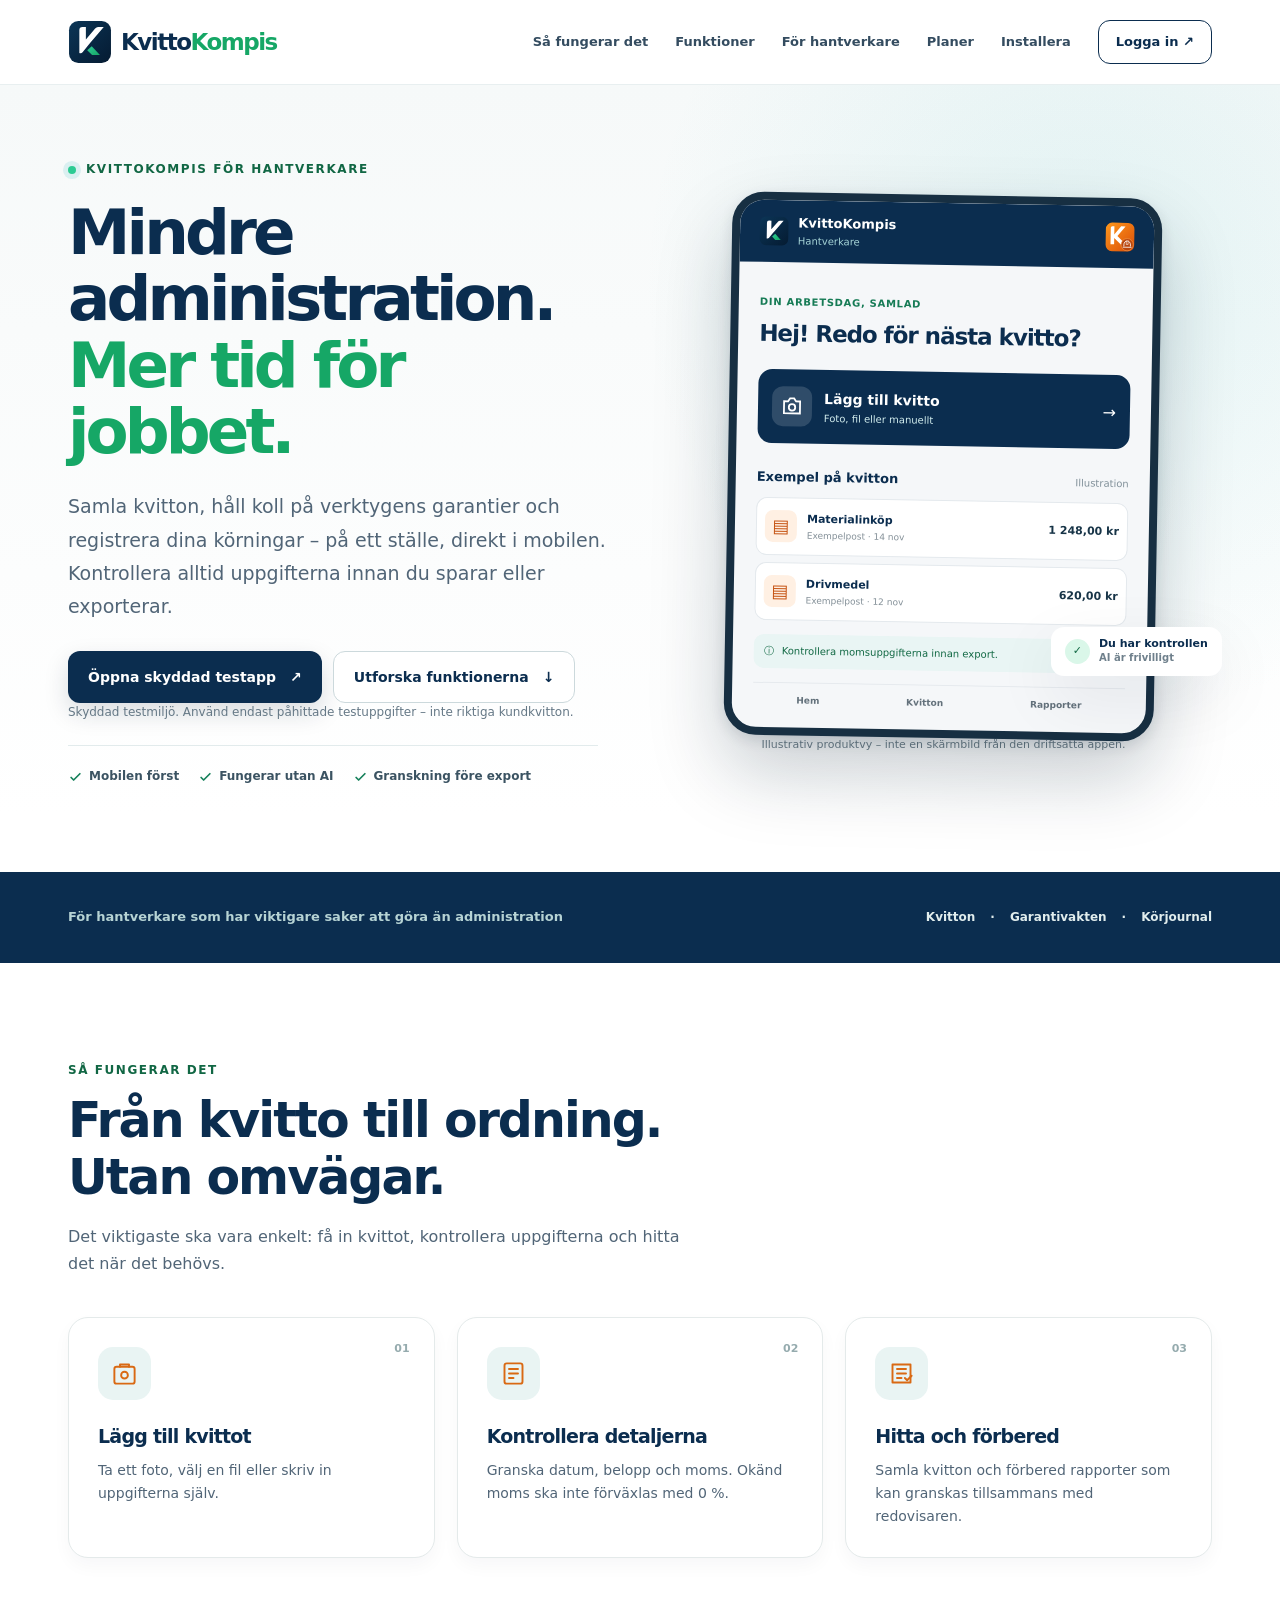
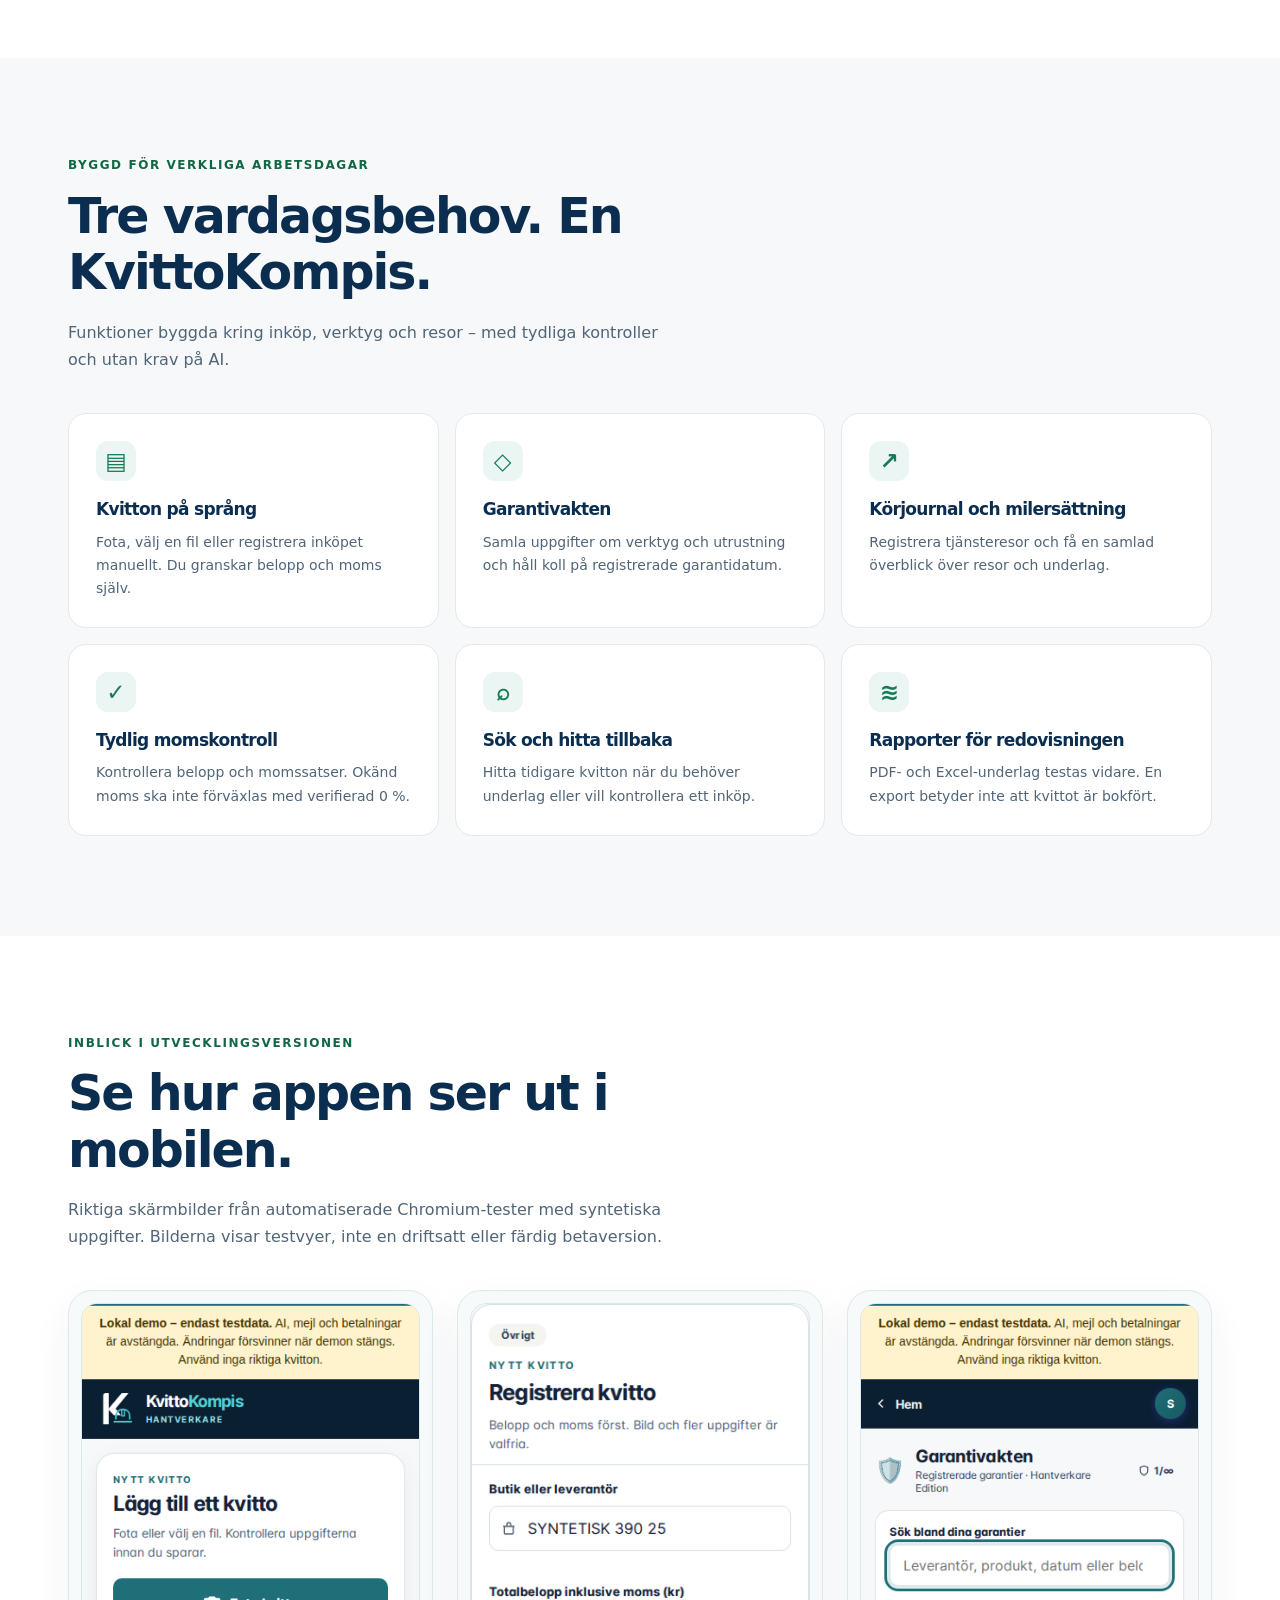
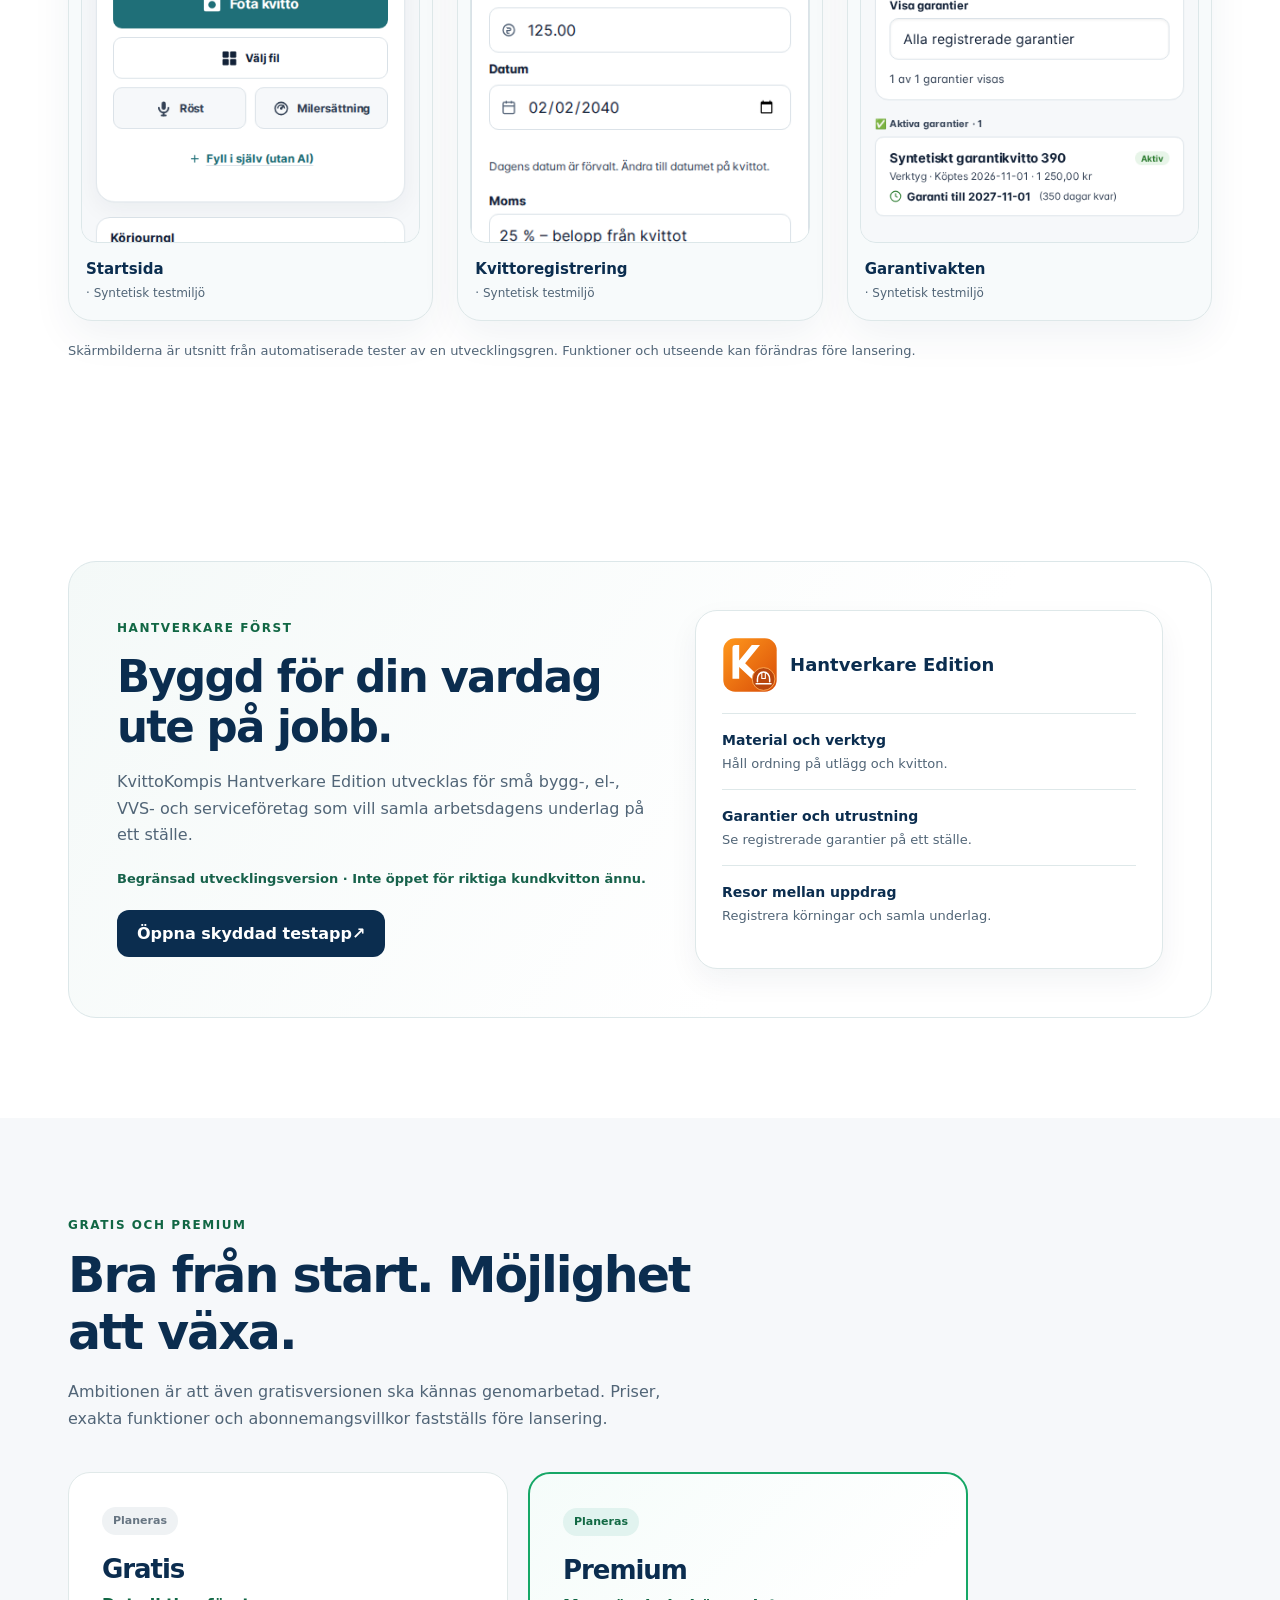
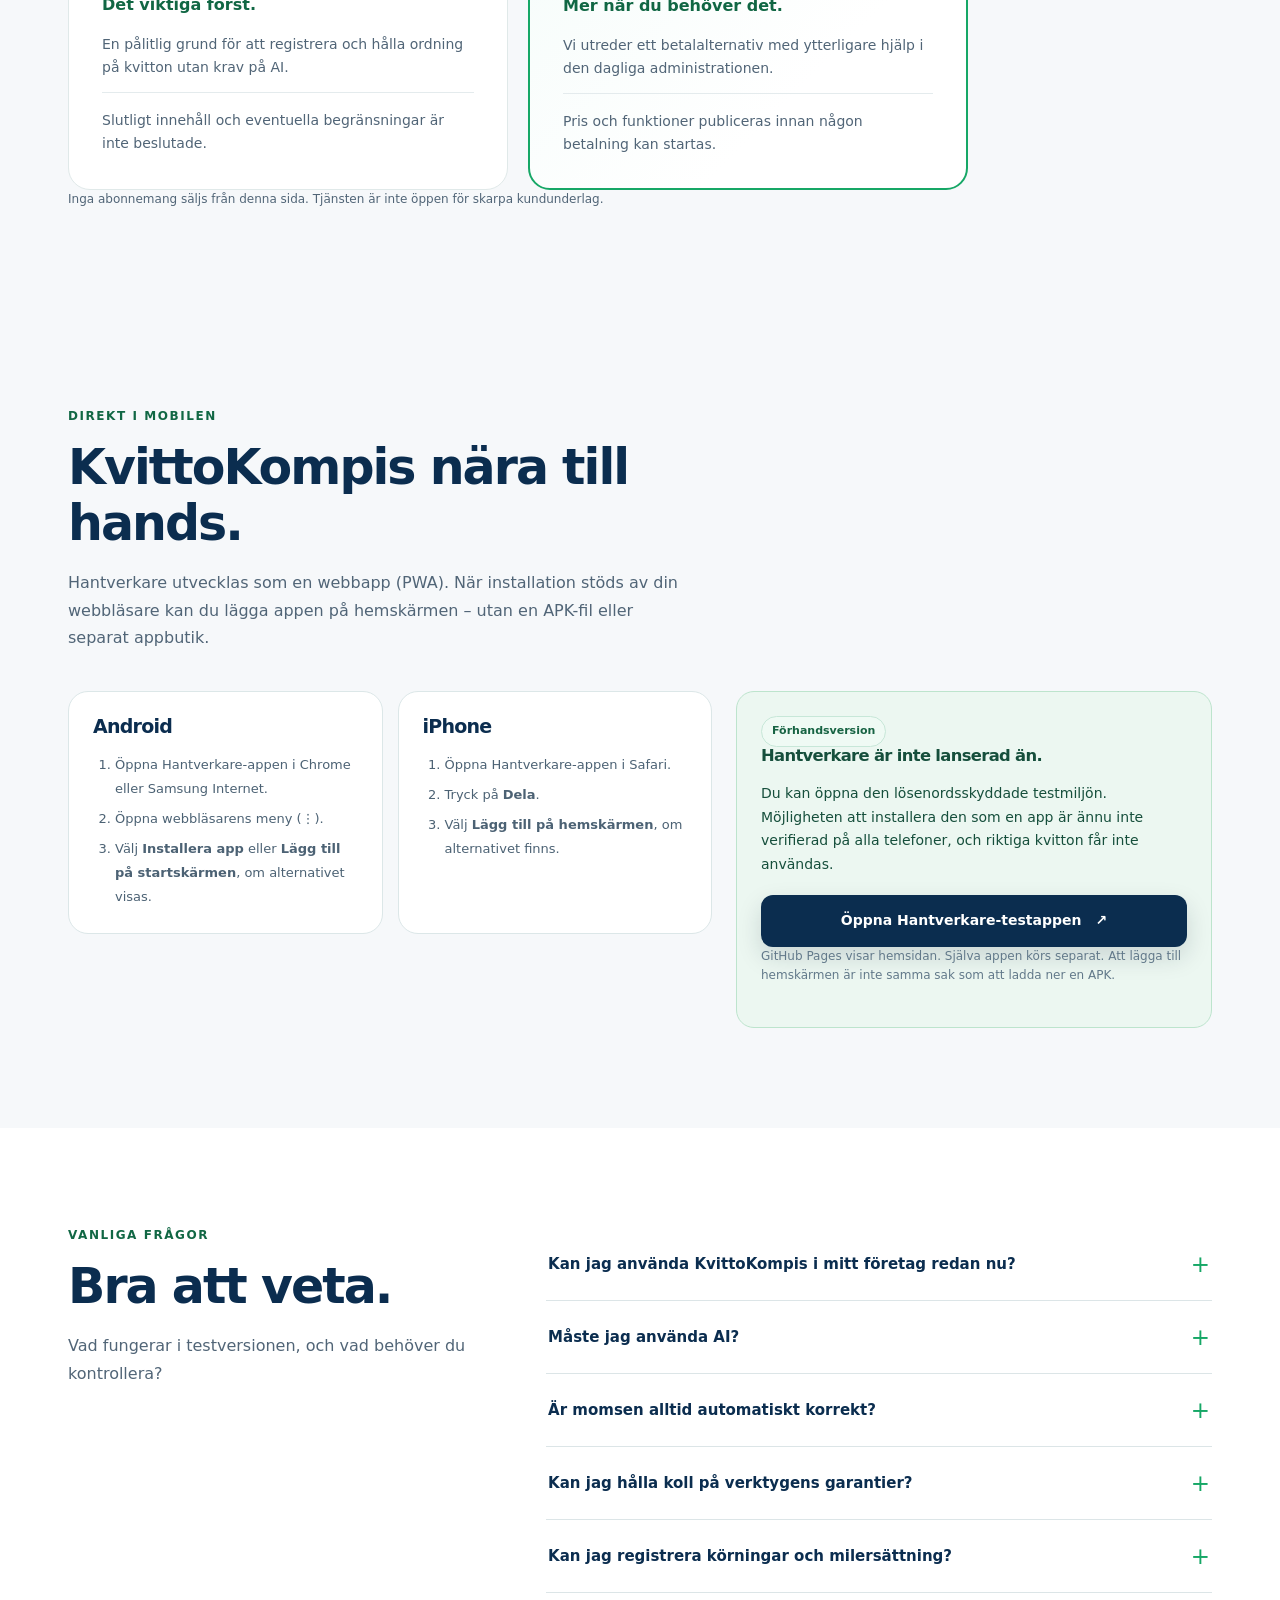
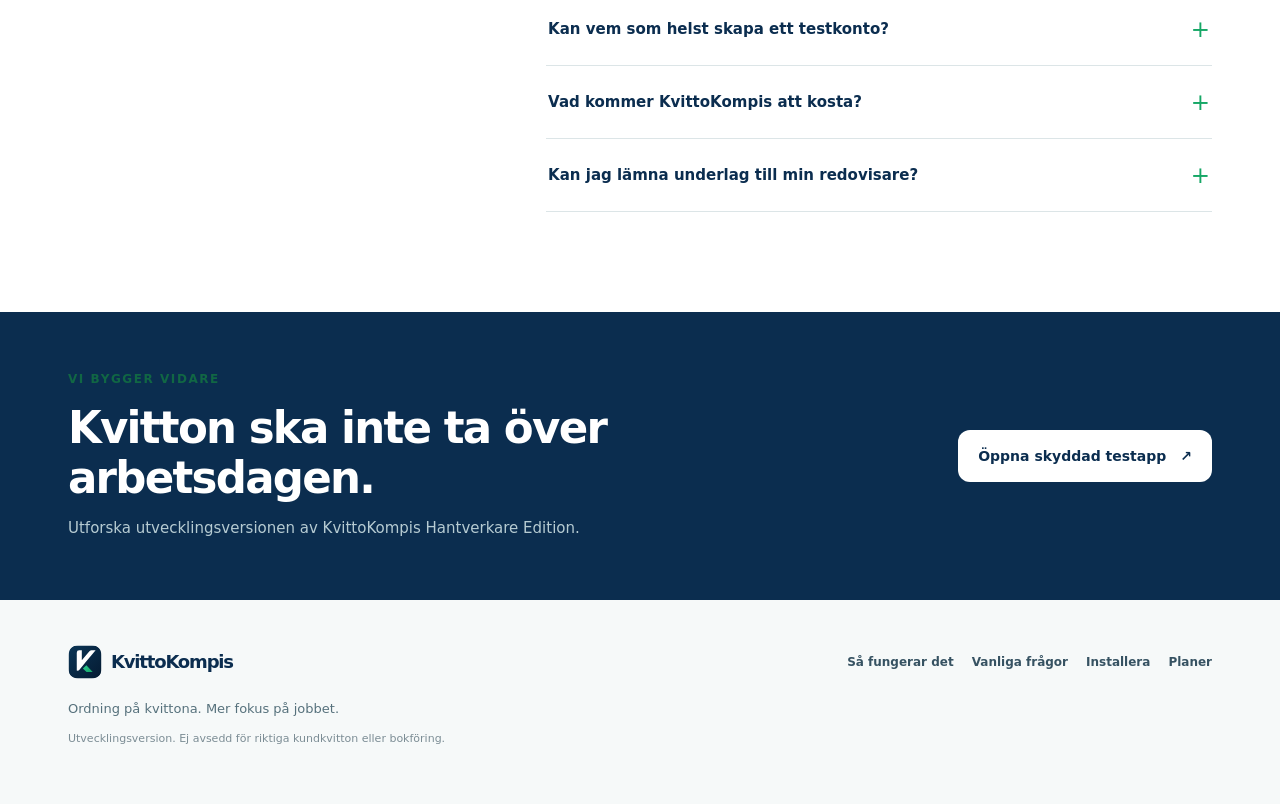
==== index.html @ 4b2771a0 "feat: add isolated static Hantverkare marketing website" ====
<!DOCTYPE html>
<html lang="sv">
<head>
  <meta charset="utf-8">
  <meta name="viewport" content="width=device-width, initial-scale=1, viewport-fit=cover">
  <meta name="theme-color" content="#0B2D4F">
  <meta name="robots" content="noindex, nofollow">
  <title>KvittoKompis för hantverkare – kvitton, garantier och körjournal</title>
  <meta name="description" content="KvittoKompis för hantverkare samlar kvitton, garantier och körjournal på mobilen. Upptäck en tydligare arbetsdag i vår skyddade utvecklingsversion.">
  <meta property="og:type" content="website">
  <meta property="og:title" content="KvittoKompis – mindre kvittokrångel">
  <meta property="og:description" content="Kvitton, garantier och körjournal för hantverkare – i en mobilanpassad tjänst under utveckling.">
  <link rel="icon" type="image/svg+xml" href="./assets/kvitto-kompis.svg">
  
  <link rel="stylesheet" href="./landing.css">
</head>
<body class="landing-page">
  <a class="landing-skip" href="#innehall">Hoppa till innehållet</a>
  <header class="landing-header">
    <div class="landing-container landing-header__inner">
      <a class="landing-brand kk-brand-lockup" href="./" aria-label="KvittoKompis – startsidan">
        <img src="./assets/kvitto-kompis.svg" width="44" height="44" alt="">
        <span class="kk-brand-word">Kvitto<em>Kompis</em></span>
      </a>
      <nav class="landing-nav" aria-label="Huvudmeny">
        <a href="#sa-funkar-det">Så fungerar det</a>
        <a href="#funktioner">Funktioner</a>
        <a href="#for-hantverkare">För hantverkare</a>
        <a href="#planer">Planer</a>
        <a href="#installera">Installera</a>
        <a class="landing-nav__login" href="https://kvittokompis-test-2q67.onrender.com/login" rel="noopener noreferrer">Logga in <span aria-hidden="true">↗</span></a>
      </nav>
      <details class="landing-mobile-nav">
        <summary>Meny <span aria-hidden="true">☰</span></summary>
        <nav aria-label="Mobilmeny">
          <a href="#sa-funkar-det">Så fungerar det</a>
          <a href="#funktioner">Funktioner</a>
          <a href="#for-hantverkare">För hantverkare</a>
          <a href="#planer">Planer</a>
        <a href="#installera">Installera</a>
          <a href="https://kvittokompis-test-2q67.onrender.com/login" rel="noopener noreferrer">Logga in</a>
        </nav>
      </details>
    </div>
  </header>

  <main id="innehall">
    <section class="landing-hero" aria-labelledby="landing-title">
      <div class="landing-container landing-hero__grid">
        <div class="landing-hero__copy">
          <p class="landing-eyebrow"><span class="landing-eyebrow__dot" aria-hidden="true"></span> KvittoKompis för hantverkare</p>
          <h1 id="landing-title">Mindre administration.<br><span>Mer tid för jobbet.</span></h1>
          <p class="landing-lead">Samla kvitton, håll koll på verktygens garantier och registrera dina körningar – på ett ställe, direkt i mobilen. Kontrollera alltid uppgifterna innan du sparar eller exporterar.</p>
          <div class="landing-hero__actions">
            
            <a class="landing-button landing-button--primary" href="https://kvittokompis-test-2q67.onrender.com/login" rel="noopener noreferrer">Öppna skyddad testapp <span aria-hidden="true">↗</span></a>
            
            <a class="landing-button landing-button--secondary" href="#funktioner">Utforska funktionerna <span aria-hidden="true">↓</span></a>
          </div>
          <p class="landing-hero__note">Skyddad testmiljö. Använd endast påhittade testuppgifter – inte riktiga kundkvitton.</p>
          <div class="landing-hero__points" aria-label="Våra produktprinciper">
            <span><svg viewBox="0 0 24 24" aria-hidden="true"><path d="m5 12 4 4L19 6"/></svg> Mobilen först</span>
            <span><svg viewBox="0 0 24 24" aria-hidden="true"><path d="m5 12 4 4L19 6"/></svg> Fungerar utan AI</span>
            <span><svg viewBox="0 0 24 24" aria-hidden="true"><path d="m5 12 4 4L19 6"/></svg> Granskning före export</span>
          </div>
        </div>
        <div class="landing-showcase" aria-label="Illustrativ förhandsvisning av ett kvittoflöde">
          <div class="landing-showcase__glow" aria-hidden="true"></div>
          <div class="landing-preview">
            <div class="landing-preview__bar">
              <div class="landing-preview__brand">
                <img src="./assets/kvitto-kompis.svg" width="30" height="30" alt="">
                <span>KvittoKompis <small>Hantverkare</small></span>
              </div>
              <img src="./assets/hantverkare.svg" width="30" height="30" alt="Hantverkare">
            </div>
            <div class="landing-preview__body">
              <span class="landing-preview__overline">Din arbetsdag, samlad</span>
              <h2>Hej! Redo för nästa kvitto?</h2>
              <div class="landing-preview__capture">
                <span class="landing-preview__capture-icon" aria-hidden="true">
                  <svg viewBox="0 0 24 24"><path d="M4 7h4l2-3h4l2 3h4v12H4z"/><circle cx="12" cy="13" r="3.2"/></svg>
                </span>
                <span><strong>Lägg till kvitto</strong><small>Foto, fil eller manuellt</small></span>
                <span aria-hidden="true">→</span>
              </div>
              <div class="landing-preview__subhead"><strong>Exempel på kvitton</strong><span>Illustration</span></div>
              <div class="landing-preview__receipt">
                <span class="landing-preview__receipt-icon" aria-hidden="true">▤</span>
                <span class="landing-preview__receipt-details"><strong>Materialinköp</strong><small>Exempelpost · 14 nov</small></span>
                <span class="landing-preview__amount">1 248,00 kr</span>
              </div>
              <div class="landing-preview__receipt">
                <span class="landing-preview__receipt-icon" aria-hidden="true">▤</span>
                <span class="landing-preview__receipt-details"><strong>Drivmedel</strong><small>Exempelpost · 12 nov</small></span>
                <span class="landing-preview__amount">620,00 kr</span>
              </div>
              <div class="landing-preview__review"><span aria-hidden="true">ⓘ</span><span>Kontrollera momsuppgifterna innan export.</span></div>
              <div class="landing-preview__bottom" aria-hidden="true"><span>Hem</span><span>Kvitton</span><span>Rapporter</span></div>
            </div>
          </div>
          <div class="landing-floating-label"><span aria-hidden="true">✓</span><span>Du har kontrollen<br><small>AI är frivilligt</small></span></div>
          <p class="landing-showcase__caption">Illustrativ produktvy – inte en skärmbild från den driftsatta appen.</p>
        </div>
      </div>
    </section>

    <section class="landing-trust" aria-label="Vad vi bygger för">
      <div class="landing-container landing-trust__inner">
        <p>För hantverkare som har viktigare saker att göra än administration</p>
        <div><span>Kvitton</span><span aria-hidden="true">·</span><span>Garantivakten</span><span aria-hidden="true">·</span><span>Körjournal</span></div>
      </div>
    </section>

    <section class="landing-section" id="sa-funkar-det" aria-labelledby="landing-steps-title">
      <div class="landing-container">
        <div class="landing-section__intro">
          <p class="landing-section__eyebrow">Så fungerar det</p>
          <h2 id="landing-steps-title">Från kvitto till ordning.<br>Utan omvägar.</h2>
          <p>Det viktigaste ska vara enkelt: få in kvittot, kontrollera uppgifterna och hitta det när det behövs.</p>
        </div>
        <div class="landing-steps">
          <article class="landing-step">
            <div class="landing-step__number">01</div>
            <span class="landing-step__icon" aria-hidden="true"><svg viewBox="0 0 24 24"><rect x="3" y="6" width="18" height="15" rx="2"/><path d="M8 6V4h8v2"/><circle cx="12" cy="13.5" r="3"/></svg></span>
            <h3>Lägg till kvittot</h3>
            <p>Ta ett foto, välj en fil eller skriv in uppgifterna själv.</p>
          </article>
          <article class="landing-step">
            <div class="landing-step__number">02</div>
            <span class="landing-step__icon" aria-hidden="true"><svg viewBox="0 0 24 24"><rect x="4" y="3" width="16" height="18" rx="2"/><path d="M8 8h8M8 12h8m-8 4h4"/></svg></span>
            <h3>Kontrollera detaljerna</h3>
            <p>Granska datum, belopp och moms. Okänd moms ska inte förväxlas med 0&nbsp;%.</p>
          </article>
          <article class="landing-step">
            <div class="landing-step__number">03</div>
            <span class="landing-step__icon" aria-hidden="true"><svg viewBox="0 0 24 24"><path d="M4 4h16v16H4zM8 8h8m-8 4h8m-8 4h4"/><path d="m15 16 2 2 4-4"/></svg></span>
            <h3>Hitta och förbered</h3>
            <p>Samla kvitton och förbered rapporter som kan granskas tillsammans med redovisaren.</p>
          </article>
        </div>
      </div>
    </section>

    <section class="landing-section landing-section--soft" id="funktioner" aria-labelledby="landing-features-title">
      <div class="landing-container">
        <div class="landing-section__intro">
          <p class="landing-section__eyebrow">Byggd för verkliga arbetsdagar</p>
          <h2 id="landing-features-title">Tre vardagsbehov. En KvittoKompis.</h2>
          <p>Funktioner byggda kring inköp, verktyg och resor – med tydliga kontroller och utan krav på AI.</p>
        </div>
        <div class="landing-features">
          <article class="landing-feature"><span aria-hidden="true">▤</span><h3>Kvitton på språng</h3><p>Fota, välj en fil eller registrera inköpet manuellt. Du granskar belopp och moms själv.</p></article>
          <article class="landing-feature"><span aria-hidden="true">◇</span><h3>Garantivakten</h3><p>Samla uppgifter om verktyg och utrustning och håll koll på registrerade garantidatum.</p></article>
          <article class="landing-feature"><span aria-hidden="true">↗</span><h3>Körjournal och milersättning</h3><p>Registrera tjänsteresor och få en samlad överblick över resor och underlag.</p></article>
          <article class="landing-feature"><span aria-hidden="true">✓</span><h3>Tydlig momskontroll</h3><p>Kontrollera belopp och momssatser. Okänd moms ska inte förväxlas med verifierad 0 %.</p></article>
          <article class="landing-feature"><span aria-hidden="true">⌕</span><h3>Sök och hitta tillbaka</h3><p>Hitta tidigare kvitton när du behöver underlag eller vill kontrollera ett inköp.</p></article>
          <article class="landing-feature"><span aria-hidden="true">≋</span><h3>Rapporter för redovisningen</h3><p>PDF- och Excel-underlag testas vidare. En export betyder inte att kvittot är bokfört.</p></article>
        </div>
      </div>
    </section>

    <section class="landing-section landing-section--screens" id="bilder" aria-labelledby="landing-screens-title">
      <div class="landing-container">
        <div class="landing-section__intro">
          <p class="landing-section__eyebrow">Inblick i utvecklingsversionen</p>
          <h2 id="landing-screens-title">Se hur appen ser ut i mobilen.</h2>
          <p>Riktiga skärmbilder från automatiserade Chromium-tester med syntetiska uppgifter. Bilderna visar testvyer, inte en driftsatt eller färdig betaversion.</p>
        </div>
        <div class="landing-screens">
          <figure class="landing-screen"><img src="./assets/dashboard-test-390.png" alt="Startsidan i KvittoKompis med Lägg till kvitto, Körjournal och syntetiska utlägg" loading="lazy" decoding="async" width="390" height="1498"><figcaption>Startsida <span>· Syntetisk testmiljö</span></figcaption></figure>
          <figure class="landing-screen"><img src="./assets/receipt-test-390.png" alt="Manuell kvittoregistrering med belopp, datum, moms och tydlig sammanfattning" loading="lazy" decoding="async" width="390" height="1160"><figcaption>Kvittoregistrering <span>· Syntetisk testmiljö</span></figcaption></figure>
          <figure class="landing-screen"><img src="./assets/warranty-test-390.png" alt="Garantivakten med sökning och ett syntetiskt garantikort" loading="lazy" decoding="async" width="390" height="900"><figcaption>Garantivakten <span>· Syntetisk testmiljö</span></figcaption></figure>
        </div>
        <p class="landing-screens__note">Skärmbilderna är utsnitt från automatiserade tester av en utvecklingsgren. Funktioner och utseende kan förändras före lansering.</p>
      </div>
    </section>

    <section class="landing-section" id="for-hantverkare" aria-labelledby="landing-focus-title">
      <div class="landing-container">
        <div class="landing-focus">
          <div class="landing-focus__copy">
            <p class="landing-section__eyebrow">Hantverkare först</p>
            <h2 id="landing-focus-title">Byggd för din vardag ute på jobb.</h2>
            <p>KvittoKompis Hantverkare Edition utvecklas för små bygg-, el-, VVS- och serviceföretag som vill samla arbetsdagens underlag på ett ställe.</p>
            <p class="landing-focus__status">Begränsad utvecklingsversion · Inte öppet för riktiga kundkvitton ännu.</p>
            <div class="landing-focus__action"><a href="https://kvittokompis-test-2q67.onrender.com/login" rel="noopener noreferrer">Öppna skyddad testapp <span aria-hidden="true">↗</span></a></div>
          </div>
          <div class="landing-focus__uses">
            <div class="landing-focus__brand"><img src="./assets/hantverkare.svg" width="56" height="56" alt=""><strong>Hantverkare Edition</strong></div>
            <ul>
              <li><strong>Material och verktyg</strong><span>Håll ordning på utlägg och kvitton.</span></li>
              <li><strong>Garantier och utrustning</strong><span>Se registrerade garantier på ett ställe.</span></li>
              <li><strong>Resor mellan uppdrag</strong><span>Registrera körningar och samla underlag.</span></li>
            </ul>
          </div>
        </div>
      </div>
    </section>

    <section class="landing-section landing-section--soft" id="planer" aria-labelledby="landing-plans-title">
      <div class="landing-container">
        <div class="landing-section__intro">
          <p class="landing-section__eyebrow">Gratis och Premium</p>
          <h2 id="landing-plans-title">Bra från start. Möjlighet att växa.</h2>
          <p>Ambitionen är att även gratisversionen ska kännas genomarbetad. Priser, exakta funktioner och abonnemangsvillkor fastställs före lansering.</p>
        </div>
        <div class="landing-plans">
          <article class="landing-plan">
            <span class="landing-pill landing-pill--muted">Planeras</span>
            <h3>Gratis</h3>
            <p class="landing-plan__headline">Det viktiga först.</p>
            <p>En pålitlig grund för att registrera och hålla ordning på kvitton utan krav på AI.</p>
            <p class="landing-plan__note">Slutligt innehåll och eventuella begränsningar är inte beslutade.</p>
          </article>
          <article class="landing-plan landing-plan--featured">
            <span class="landing-pill">Planeras</span>
            <h3>Premium</h3>
            <p class="landing-plan__headline">Mer när du behöver det.</p>
            <p>Vi utreder ett betalalternativ med ytterligare hjälp i den dagliga administrationen.</p>
            <p class="landing-plan__note">Pris och funktioner publiceras innan någon betalning kan startas.</p>
          </article>
        </div>
        <p class="landing-plans__footnote">Inga abonnemang säljs från denna sida. Tjänsten är inte öppen för skarpa kundunderlag.</p>
      </div>
    </section>


    <section class="landing-section landing-section--soft" id="installera" aria-labelledby="landing-install-title">
      <div class="landing-container">
        <div class="landing-section__intro">
          <p class="landing-section__eyebrow">Direkt i mobilen</p>
          <h2 id="landing-install-title">KvittoKompis nära till hands.</h2>
          <p>Hantverkare utvecklas som en webbapp (PWA). När installation stöds av din webbläsare kan du lägga appen på hemskärmen – utan en APK-fil eller separat appbutik.</p>
        </div>
        <div class="landing-install">
          <div class="landing-install-steps">
            <article class="landing-install-card">
              <h3>Android</h3>
              <ol><li>Öppna Hantverkare-appen i Chrome eller Samsung Internet.</li><li>Öppna webbläsarens meny (⋮).</li><li>Välj <strong>Installera app</strong> eller <strong>Lägg till på startskärmen</strong>, om alternativet visas.</li></ol>
            </article>
            <article class="landing-install-card">
              <h3>iPhone</h3>
              <ol><li>Öppna Hantverkare-appen i Safari.</li><li>Tryck på <strong>Dela</strong>.</li><li>Välj <strong>Lägg till på hemskärmen</strong>, om alternativet finns.</li></ol>
            </article>
          </div>
          <aside class="landing-install-note">
            <span class="landing-status">Förhandsversion</span>
            <h3>Hantverkare är inte lanserad än.</h3>
            <p>Du kan öppna den lösenordsskyddade testmiljön. Möjligheten att installera den som en app är ännu inte verifierad på alla telefoner, och riktiga kvitton får inte användas.</p>
            <a class="landing-button landing-button--primary" href="https://kvittokompis-test-2q67.onrender.com/login" rel="noopener noreferrer">Öppna Hantverkare-testappen <span aria-hidden="true">↗</span></a>
            <p class="landing-install-disclaimer">GitHub Pages visar hemsidan. Själva appen körs separat. Att lägga till hemskärmen är inte samma sak som att ladda ner en APK.</p>
          </aside>
        </div>
      </div>
    </section>

    <section class="landing-section" id="fragor" aria-labelledby="landing-faq-title">
      <div class="landing-container landing-faq__layout">
        <div class="landing-faq__heading">
          <p class="landing-section__eyebrow">Vanliga frågor</p>
          <h2 id="landing-faq-title">Bra att veta.</h2>
          <p>Vad fungerar i testversionen, och vad behöver du kontrollera?</p>
        </div>
        <div class="landing-faq">
          <details><summary>Kan jag använda KvittoKompis i mitt företag redan nu?<span aria-hidden="true">+</span></summary><p>Inte för riktiga kundkvitton än. KvittoKompis utvecklas och testas fortfarande. Den skyddade testappen är endast avsedd för syntetiska uppgifter.</p></details>
          <details><summary>Måste jag använda AI?<span aria-hidden="true">+</span></summary><p>Nej. Du ska kunna registrera kvitton manuellt och själv kontrollera informationen. Valfri AI-hjälp är inte en förutsättning för grundflödet.</p></details>
          <details><summary>Är momsen alltid automatiskt korrekt?<span aria-hidden="true">+</span></summary><p>Nej, ett system bör inte lova det. Momssats och underlag måste kunna kontrolleras. Okänd moms ska inte presenteras som verifierad nollmoms.</p></details>
          <details><summary>Kan jag hålla koll på verktygens garantier?<span aria-hidden="true">+</span></summary><p>Garantivakten samlar registrerade garantidatum och uppgifter om verktyg och utrustning. Kontrollera alltid köpevillkor och garantibevis. Funktionen testas fortfarande.</p></details>
          <details><summary>Kan jag registrera körningar och milersättning?<span aria-hidden="true">+</span></summary><p>Körjournalen har stöd för registrering och underlag. Kontrollera uppgifterna och aktuella ersättningsregler innan de används i företagets redovisning.</p></details>
          <details><summary>Kan vem som helst skapa ett testkonto?<span aria-hidden="true">+</span></summary><p>Nej. Testmiljön är skyddad och åtkomsten kan vara begränsad. Den är inte en öppen betalansering. Använd endast påhittade testuppgifter.</p></details>
          <details><summary>Vad kommer KvittoKompis att kosta?<span aria-hidden="true">+</span></summary><p>Vi planerar en gratisversion och ett Premium-alternativ, men har ännu inte fastställt priser eller slutligt innehåll.</p></details>
          <details><summary>Kan jag lämna underlag till min redovisare?<span aria-hidden="true">+</span></summary><p>PDF- och Excel-underlag finns i utvecklingsarbetet och genomgår fortfarande testning. Export är ett granskningsunderlag och ersätter inte kontroll eller bokföringsansvar.</p></details>
        </div>
      </div>
    </section>

    <section class="landing-bottom-cta" aria-labelledby="landing-cta-title">
      <div class="landing-container landing-bottom-cta__inner">
        <div>
          <p class="landing-section__eyebrow">Vi bygger vidare</p>
          <h2 id="landing-cta-title">Kvitton ska inte ta över arbetsdagen.</h2>
          <p>Utforska utvecklingsversionen av KvittoKompis Hantverkare Edition.</p>
        </div>
        <a class="landing-button landing-button--light" href="https://kvittokompis-test-2q67.onrender.com/login" rel="noopener noreferrer">Öppna skyddad testapp <span aria-hidden="true">↗</span></a>
      </div>
    </section>
  </main>

  <footer class="landing-footer">
    <div class="landing-container landing-footer__inner">
      <div>
        <a class="landing-brand landing-brand--footer" href="./"><img src="./assets/kvitto-kompis.svg" width="34" height="34" alt=""><span>KvittoKompis</span></a>
        <p>Ordning på kvittona. Mer fokus på jobbet.</p>
        <small>Utvecklingsversion. Ej avsedd för riktiga kundkvitton eller bokföring.</small>
      </div>
      <nav aria-label="Sidfotslänkar">
        <a href="#sa-funkar-det">Så fungerar det</a>
        <a href="#fragor">Vanliga frågor</a>
        <a href="#installera">Installera</a>
        <a href="#planer">Planer</a>
      </nav>
    </div>
  </footer>
</body>
</html>
---- landing.css ----
/* KvittoKompis: public marketing only. No app, account or finance styles. */
:root {
  --lp-navy:#0B2D4F;
  --lp-navy-2:#142f44;
  --lp-petrol:#16A766;
  --lp-aqua:#2DCB93;
  --lp-ink:#183047;
  --lp-muted:#516577;
  --lp-bg:#f6f8fa;
  --lp-white:#fff;
  --lp-line:#dee8e9;
  --lp-shadow:0 22px 65px rgba(11,31,51,.08)
}

.landing-page {
  margin:0;
  background:var(--lp-white);
  color:var(--lp-ink);
  font:400 16px/1.6 Inter,system-ui,-apple-system,BlinkMacSystemFont,"Segoe UI",sans-serif;
  -webkit-font-smoothing:antialiased
}

.landing-page * {
  box-sizing:border-box
}

.landing-page img,.landing-page svg {
  max-width:100%
}

.landing-page a {
  color:inherit
}

.landing-page h1,.landing-page h2,.landing-page h3 {
  line-height:1.15;
  letter-spacing:-.04em
}

.landing-page h1,.landing-page h2,.landing-page h3,.landing-page p {
  margin-top:0
}

.landing-page :where(a,summary):focus-visible {
  outline:3px solid var(--lp-petrol);
  outline-offset:4px
}

.landing-page .landing-container {
  max-width:1200px;
  padding:0 28px;
  margin:0 auto
}

.landing-skip {
  position:absolute;
  top:-80px;
  left:12px;
  background:white;
  z-index:50;
  padding:12px;
  border-radius:8px
}

.landing-skip:focus {
  top:12px
}

.landing-header {
  background:rgba(255,255,255,.97);
  border-bottom:1px solid #e8eff0;
  position:relative;
  z-index:10
}

.landing-header__inner {
  min-height:84px;
  display:flex;
  align-items:center;
  justify-content:space-between;
  gap:18px
}

.landing-brand {
  display:inline-flex;
  align-items:center;
  gap:9px;
  white-space:nowrap;
  text-decoration:none;
  font-size:23px;
  line-height:1;
  font-weight:850;
  letter-spacing:-.065em;
  color:var(--lp-navy)!important
}

.landing-brand img {
  display:block;
  flex-shrink:0;
  border-radius:10px
}

.landing-brand .kk-brand-word {
  font-size:inherit
}

.landing-brand em {
  font-style:normal;
  color:var(--lp-petrol)
}

.landing-nav {
  display:flex;
  align-items:center;
  gap:27px
}

.landing-nav>a {
  font-size:13px;
  white-space:nowrap;
  font-weight:700;
  color:#344c60;
  text-decoration:none
}

.landing-nav>a:hover,.landing-mobile-nav a:hover {
  color:var(--lp-petrol)
}

.landing-nav>a.landing-nav__login {
  border:1px solid var(--lp-navy);
  border-radius:12px;
  padding:11px 17px;
  color:var(--lp-navy)
}

.landing-mobile-nav {
  display:none;
  position:relative
}

.landing-mobile-nav summary {
  list-style:none;
  cursor:pointer;
  min-height:44px;
  display:flex;
  align-items:center;
  gap:12px;
  font-size:14px;
  font-weight:800
}

.landing-mobile-nav summary::-webkit-details-marker {
  display:none
}

.landing-mobile-nav nav {
  position:absolute;
  right:0;
  top:100%;
  min-width:225px;
  background:#fff;
  border:1px solid var(--lp-line);
  border-radius:16px;
  box-shadow:var(--lp-shadow);
  display:flex;
  flex-direction:column;
  padding:8px
}

.landing-mobile-nav nav a {
  text-decoration:none;
  padding:11px 13px;
  border-radius:7px;
  font-size:14px;
  font-weight:700
}

.landing-hero {
  background:radial-gradient(circle at 85% 25%,rgba(73,189,193,.13),transparent 36%),linear-gradient(180deg,#f6f9f9 0%,#fff 93%);
  overflow:hidden
}

.landing-hero__grid {
  display:grid;
  grid-template-columns:1.02fr .98fr;
  align-items:center;
  gap:48px;
  padding-top:77px!important;
  padding-bottom:85px!important;
  min-height:630px
}

.landing-eyebrow,.landing-section__eyebrow {
  display:flex;
  align-items:center;
  gap:10px;
  color:var(--lp-petrol);
  font-size:12px;
  line-height:1.3;
  letter-spacing:.13em;
  font-weight:850;
  text-transform:uppercase;
  margin-bottom:22px
}

.landing-eyebrow__dot {
  width:8px;
  height:8px;
  border-radius:100%;
  background:var(--lp-aqua);
  box-shadow:0 0 0 5px rgba(73,189,193,.17)
}

.landing-hero h1 {
  font-weight:850;
  font-size:clamp(40px,4.9vw,69px);
  letter-spacing:-.062em;
  line-height:1.06;
  color:var(--lp-navy);
  margin-bottom:25px;
  max-width:700px
}

.landing-hero h1 span {
  color:var(--lp-petrol)
}

.landing-lead {
  font-size:clamp(16px,1.55vw,19px);
  line-height:1.75;
  color:var(--lp-muted);
  max-width:580px;
  margin-bottom:28px
}

.landing-hero__actions {
  display:flex;
  flex-wrap:wrap;
  gap:11px
}

.landing-button {
  min-height:52px;
  display:inline-flex;
  align-items:center;
  justify-content:center;
  gap:14px;
  text-decoration:none;
  border-radius:12px;
  font-size:14px;
  font-weight:800;
  padding:13px 20px;
  transition:transform .16s ease,background .16s ease
}

.landing-button:hover {
  transform:translateY(-2px)
}

.landing-button--primary {
  background:var(--lp-navy);
  color:white!important;
  box-shadow:0 10px 24px rgba(11,31,51,.15)
}

.landing-button--primary:hover {
  background:#123F60
}

.landing-button--secondary {
  border:1px solid #ccd9dc;
  background:white;
  color:var(--lp-navy)!important
}

.landing-button--secondary:hover {
  background:#f0f8f8
}

.landing-button--disabled {
  border:1px solid #ccd9dc;
  background:#e7ecee;
  color:var(--lp-muted);
  cursor:default
}

.landing-hero__note {
  font-size:12px;
  color:#657886;
  margin:13px 0 24px;
  line-height:1.5
}

.landing-hero__points {
  display:flex;
  flex-wrap:wrap;
  gap:9px 19px;
  border-top:1px solid #e2ebec;
  padding-top:21px;
  max-width:530px
}

.landing-hero__points span {
  display:inline-flex;
  align-items:center;
  gap:6px;
  font-size:12px;
  font-weight:750;
  color:#3b5362
}

.landing-hero__points svg {
  height:15px;
  width:15px;
  fill:none;
  stroke:#16815B;
  stroke-width:2.8;
  stroke-linecap:round;
  stroke-linejoin:round
}

.landing-showcase {
  position:relative;
  isolation:isolate;
  max-width:525px;
  margin:0 auto;
  width:100%
}

.landing-showcase__glow {
  position:absolute;
  z-index:-1;
  inset:6% 2% 4%;
  border-radius:50%;
  background:radial-gradient(ellipse,rgba(73,189,193,.22),transparent 66%)
}

.landing-preview {
  max-width:430px;
  overflow:hidden;
  margin:0 auto;
  transform:rotate(1deg);
  border:8px solid #172f42;
  background:#f5f7f9;
  border-radius:32px;
  box-shadow:0 36px 75px rgba(11,31,51,.22),0 5px 14px rgba(11,31,51,.12)
}

.landing-preview__bar {
  background:var(--lp-navy);
  display:flex;
  align-items:center;
  justify-content:space-between;
  padding:16px 19px;
  color:white
}

.landing-preview__brand {
  display:flex;
  align-items:center;
  gap:9px;
  font-weight:850;
  line-height:1.15;
  font-size:13px
}

.landing-preview__brand small {
  display:block;
  color:#a6d4d7;
  font-size:10px;
  font-weight:500;
  margin-top:4px
}

.landing-preview__avatar {
  width:30px;
  height:30px;
  display:grid;
  place-items:center;
  background:#2c5960;
  border-radius:50%;
  font-weight:850;
  font-size:12px
}

.landing-preview__body {
  padding:25px 21px 16px
}

.landing-preview__overline {
  font-size:10px;
  color:#167B55;
  font-weight:850;
  letter-spacing:.07em;
  text-transform:uppercase
}

.landing-preview__body h2 {
  font-size:23px;
  letter-spacing:-.045em;
  color:var(--lp-navy);
  margin:7px 0 23px
}

.landing-preview__capture {
  display:flex;
  align-items:center;
  gap:12px;
  padding:17px 14px;
  background:#0B2D4F;
  color:white;
  border-radius:14px;
  margin-bottom:24px
}

.landing-preview__capture-icon {
  background:rgba(255,255,255,.15);
  width:40px;
  height:40px;
  border-radius:11px;
  display:grid;
  place-items:center
}

.landing-preview__capture-icon svg {
  width:24px;
  height:24px;
  fill:none;
  stroke:white;
  stroke-width:1.8
}

.landing-preview__capture strong,.landing-preview__capture small {
  display:block
}

.landing-preview__capture strong {
  font-size:14px
}

.landing-preview__capture small {
  font-size:10px;
  color:#d1eced
}

.landing-preview__capture>span:last-child {
  margin-left:auto
}

.landing-preview__subhead {
  display:flex;
  justify-content:space-between;
  align-items:center;
  gap:8px;
  margin-bottom:9px
}

.landing-preview__subhead strong {
  font-size:13px;
  color:var(--lp-navy)
}

.landing-preview__subhead span {
  font-size:10px;
  color:#82919a
}

.landing-preview__receipt {
  display:flex;
  gap:10px;
  align-items:center;
  padding:12px 8px;
  border:1px solid #e4e9ed;
  background:white;
  border-radius:11px;
  margin-bottom:7px
}

.landing-preview__receipt-icon {
  width:32px;
  height:32px;
  display:grid;
  place-items:center;
  background:#eaf4f3;
  border-radius:8px;
  color:#D96913;
  font-size:18px
}

.landing-preview__receipt-details {
  min-width:0;
  flex:1
}

.landing-preview__receipt-details strong,.landing-preview__receipt-details small {
  display:block;
  white-space:nowrap
}

.landing-preview__receipt-details strong {
  font-size:11px;
  color:var(--lp-navy)
}

.landing-preview__receipt-details small {
  color:#849098;
  font-size:9px
}

.landing-preview__amount {
  font-size:11px;
  white-space:nowrap;
  font-weight:850;
  color:#173447
}

.landing-preview__review {
  display:flex;
  gap:8px;
  background:#e9f5f4;
  color:#126944;
  padding:10px;
  border-radius:10px;
  font-size:10px;
  line-height:1.4;
  margin:14px 0
}

.landing-preview__bottom {
  display:flex;
  justify-content:space-around;
  border-top:1px solid #e6eaee;
  padding:10px 0 3px;
  font-size:9px;
  font-weight:750;
  color:#63717b
}

.landing-floating-label {
  position:absolute;
  right:-3%;
  bottom:14%;
  display:flex;
  align-items:center;
  gap:9px;
  padding:10px 14px;
  border-radius:13px;
  background:white;
  box-shadow:var(--lp-shadow);
  font-size:11px;
  line-height:1.3;
  font-weight:800;
  color:var(--lp-navy)
}

.landing-floating-label>span:first-child {
  width:25px;
  height:25px;
  display:grid;
  place-items:center;
  border-radius:50%;
  background:#d5eeec;
  color:#116744
}

.landing-floating-label small {
  font-size:10px;
  color:#6f808c;
  font-weight:550
}

.landing-showcase__caption {
  text-align:center;
  color:#70818b;
  font-size:11px;
  line-height:1.5;
  margin:19px 0 0
}

.landing-trust {
  background:var(--lp-navy);
  color:white
}

.landing-trust__inner {
  display:flex;
  align-items:center;
  justify-content:space-between;
  gap:20px;
  min-height:91px
}

.landing-trust p {
  margin:0;
  color:#b6d3d4;
  font-size:13px;
  font-weight:800
}

.landing-trust__inner>div {
  display:flex;
  align-items:center;
  flex-wrap:wrap;
  gap:15px;
  font-size:12px;
  color:#e1eded;
  font-weight:650
}

.landing-section {
  padding:100px 0
}

.landing-section--soft {
  background:var(--lp-bg)
}

.landing-section__intro {
  max-width:690px;
  margin-bottom:40px
}

.landing-section__eyebrow {
  margin-bottom:15px
}

.landing-section__intro h2,.landing-faq__heading h2 {
  font-size:clamp(32px,4vw,49px);
  color:var(--lp-navy);
  margin:0 0 17px;
  font-weight:850
}

.landing-section__intro>p:last-child,.landing-faq__heading>p:last-child {
  color:var(--lp-muted);
  font-size:16px;
  line-height:1.7;
  max-width:620px
}

.landing-steps {
  display:grid;
  grid-template-columns:repeat(3,minmax(0,1fr));
  gap:22px
}

.landing-step {
  padding:29px;
  background:white;
  border:1px solid #e4eaea;
  border-radius:20px;
  position:relative;
  box-shadow:0 8px 18px rgba(11,31,51,.035)
}

.landing-step__number {
  font-size:11px;
  color:#95abae;
  font-weight:850;
  position:absolute;
  top:22px;
  right:24px
}

.landing-step__icon {
  width:53px;
  height:53px;
  display:grid;
  place-items:center;
  border-radius:15px;
  background:#e9f4f3;
  margin-bottom:26px
}

.landing-step__icon svg {
  width:27px;
  height:27px;
  fill:none;
  stroke:#D96913;
  stroke-width:1.7;
  stroke-linecap:round;
  stroke-linejoin:round
}

.landing-step h3,.landing-feature h3,.landing-industry h3 {
  color:var(--lp-navy);
  font-size:19px;
  font-weight:820;
  margin:0 0 11px
}

.landing-step p,.landing-feature p,.landing-industry p {
  color:var(--lp-muted);
  font-size:14px;
  line-height:1.65;
  margin:0
}

.landing-features {
  display:grid;
  grid-template-columns:repeat(3,minmax(0,1fr));
  gap:16px
}

.landing-feature {
  border:1px solid #e2e9e9;
  border-radius:18px;
  padding:27px;
  background:white
}

.landing-feature>span {
  width:40px;
  height:40px;
  display:grid;
  place-items:center;
  border-radius:12px;
  background:#eaf5f4;
  color:#167B55;
  font-size:23px;
  font-weight:700;
  margin-bottom:19px
}

.landing-feature h3 {
  font-size:17px
}

.landing-industries {
  display:grid;
  grid-template-columns:repeat(3,minmax(0,1fr));
  gap:18px
}

.landing-industry {
  min-height:270px;
  display:flex;
  flex-direction:column;
  background:white;
  border:1px solid #e2eaeb;
  border-radius:20px;
  padding:26px
}

.landing-industry--main {
  border-color:#8ebfbd;
  background:linear-gradient(150deg,#f3fbf9,#fff 62%);
  box-shadow:0 16px 30px rgba(11,31,51,.06)
}

.landing-industry__top {
  display:flex;
  align-items:center;
  justify-content:space-between;
  min-height:56px;
  margin-bottom:24px
}

.landing-industry__top img {
  border-radius:14px
}

.landing-industry__emoji {
  font-size:37px;
  color:#407882
}

.landing-pill {
  display:inline-flex;
  align-items:center;
  border-radius:30px;
  background:#e1f3ef;
  color:#126944;
  padding:5px 11px;
  font-size:11px;
  font-weight:850;
  white-space:nowrap
}

.landing-pill--muted {
  background:#eff2f4;
  color:#677582
}

.landing-industry p {
  margin-bottom:24px
}

.landing-industry a,.landing-industry__pending {
  margin-top:auto;
  font-size:13px;
  font-weight:800;
  text-decoration:none;
  color:#14734D
}

.landing-industry a:hover {
  text-decoration:underline
}

.landing-industry__pending {
  color:#7b8791
}

.landing-plans {
  display:grid;
  grid-template-columns:1fr 1fr;
  gap:20px;
  max-width:900px
}

.landing-plan {
  background:white;
  border:1px solid #e0e9e9;
  border-radius:22px;
  padding:33px;
  min-height:270px
}

.landing-plan--featured {
  border:2px solid #16A766;
  background:linear-gradient(135deg,#f5fcfa,white 65%)
}

.landing-plan h3 {
  font-size:26px;
  color:var(--lp-navy);
  margin:20px 0 7px
}

.landing-plan__headline {
  font-size:16px;
  font-weight:850;
  color:#116744
}

.landing-plan p:not(.landing-plan__headline) {
  font-size:14px;
  color:var(--lp-muted);
  line-height:1.6
}

.landing-plan__note {
  border-top:1px solid #e4ebed;
  padding-top:16px;
  margin:20px 0 0
}

.landing-plans__footnote {
  margin:18px 0 0;
  color:var(--lp-muted);
  font-size:12px
}

.landing-faq__layout {
  display:grid;
  grid-template-columns:.76fr 1.24fr;
  gap:70px
}

.landing-faq details {
  border-bottom:1px solid #dce5e7;
  padding:3px 0
}

.landing-faq summary {
  list-style:none;
  cursor:pointer;
  display:flex;
  align-items:center;
  justify-content:space-between;
  gap:16px;
  min-height:66px;
  padding:12px 2px;
  font-size:15px;
  line-height:1.4;
  font-weight:800;
  color:var(--lp-navy)
}

.landing-faq summary::-webkit-details-marker {
  display:none
}

.landing-faq summary span {
  font-size:23px;
  font-weight:500;
  color:var(--lp-petrol)
}

.landing-faq details[open] summary span {
  transform:rotate(45deg)
}

.landing-faq details p {
  margin:0 0 19px;
  font-size:14px;
  line-height:1.7;
  color:var(--lp-muted)
}

.landing-bottom-cta {
  background:var(--lp-navy);
  color:white;
  padding:60px 0
}

.landing-bottom-cta__inner {
  display:flex;
  justify-content:space-between;
  align-items:center;
  gap:34px
}

.landing-bottom-cta h2 {
  font-size:clamp(29px,3.4vw,45px);
  max-width:710px;
  margin:0 0 13px
}

.landing-bottom-cta p:last-child {
  color:#b6cbd2;
  font-size:15px;
  margin:0
}

.landing-bottom-cta .landing-section__eyebrow {
  color:#7AE0B6
}

.landing-button--light {
  background:white;
  color:var(--lp-navy)!important;
  white-space:nowrap
}

.landing-footer {
  padding:45px 0 55px;
  background:#f6f9f9
}

.landing-footer__inner {
  display:flex;
  justify-content:space-between;
  gap:30px
}

.landing-brand--footer {
  font-size:18px
}

.landing-footer p {
  font-size:13px;
  margin:12px 0 4px;
  color:#56717c
}

.landing-footer small {
  font-size:11px;
  color:#7c8d95
}

.landing-footer nav {
  display:flex;
  gap:18px;
  align-items:flex-start;
  flex-wrap:wrap;
  padding-top:8px
}

.landing-footer nav a {
  color:#365262;
  text-decoration:none;
  font-size:12px;
  font-weight:750
}

.landing-footer nav a:hover {
  text-decoration:underline
}

@media(max-width:1050px) {
  .landing-nav {
    gap:16px
  }

  .landing-hero__grid {
    gap:22px
  }

  .landing-floating-label {
    right:0
  }

  .landing-trust__inner {
    flex-wrap:wrap;
    justify-content:center;
    padding-top:17px!important;
    padding-bottom:17px!important;
    text-align:center
  }

  .landing-faq__layout {
    gap:35px
  }

}

@media(max-width:800px) {
  .landing-header__inner {
    min-height:70px
  }

  .landing-nav {
    display:none
  }

  .landing-mobile-nav {
    display:block
  }

  .landing-hero__grid {
    grid-template-columns:1fr;
    gap:40px;
    padding-top:55px!important;
    padding-bottom:60px!important
  }

  .landing-hero__copy {
    max-width:720px
  }

  .landing-showcase {
    max-width:520px
  }

  .landing-preview {
    transform:none
  }

  .landing-steps,.landing-features,.landing-industries {
    grid-template-columns:repeat(2,minmax(0,1fr))
  }

  .landing-faq__layout {
    grid-template-columns:1fr;
    gap:18px
  }

  .landing-section {
    padding:72px 0
  }

  .landing-trust__inner>div {
    justify-content:center
  }

}

@media(max-width:550px) {
  .landing-page .landing-container {
    padding-left:19px;
    padding-right:19px
  }

  .landing-brand {
    font-size:20px
  }

  .landing-brand img {
    width:38px;
    height:38px
  }

  .landing-hero__grid {
    padding-top:46px!important;
    padding-bottom:53px!important
  }

  .landing-hero h1 {
    font-size:clamp(37px,10.6vw,53px)
  }

  .landing-hero__actions {
    display:grid;
    grid-template-columns:1fr
  }

  .landing-hero__points {
    gap:12px
  }

  .landing-showcase {
    max-width:410px
  }

  .landing-preview {
    border-width:6px;
    border-radius:23px
  }

  .landing-floating-label {
    right:-4px;
    bottom:11%;
    padding:7px 10px
  }

  .landing-showcase__caption {
    max-width:300px;
    margin:20px auto 0
  }

  .landing-trust__inner>div span:nth-child(even) {
    display:none
  }

  .landing-trust__inner>div {
    gap:5px;
    flex-direction:column
  }

  .landing-section {
    padding:63px 0
  }

  .landing-section__intro h2,.landing-faq__heading h2 {
    font-size:32px
  }

  .landing-steps,.landing-features,.landing-industries,.landing-plans {
    grid-template-columns:1fr
  }

  .landing-step,.landing-feature,.landing-industry,.landing-plan {
    padding:23px
  }

  .landing-industry {
    min-height:235px
  }

  .landing-bottom-cta__inner,.landing-footer__inner {
    flex-direction:column;
    align-items:stretch
  }

  .landing-bottom-cta__inner .landing-button {
    align-self:flex-start
  }

  .landing-footer nav {
    gap:13px 20px
  }

}

@media(max-width:350px) {
  .landing-page .landing-container {
    padding-left:14px;
    padding-right:14px
  }

  .landing-brand {
    font-size:18px
  }

  .landing-brand img {
    width:35px;
    height:35px
  }

  .landing-preview__body {
    padding:19px 13px 13px
  }

  .landing-preview__amount {
    font-size:10px
  }

  .landing-hero h1 {
    font-size:35px
  }

  .landing-floating-label {
    position:relative;
    right:auto;
    bottom:auto;
    width:fit-content;
    margin:-18px auto 0
  }

}

@media(prefers-reduced-motion:reduce) {
  .landing-page *, .landing-page *::before,.landing-page *::after {
    animation:none!important;
    transition:none!important;
    scroll-behavior:auto!important
  }

  .landing-button:hover {
    transform:none
  }

}


/* Selected original KvittoKompis design: navy/green corporate, orange Hantverkare. */
.landing-page .landing-brand em{color:#16A766}
.landing-page .landing-industry--main{border-color:#FDBA74;background:linear-gradient(145deg,#FFF8F1,#fff 70%)}
.landing-page .landing-industry--main .landing-pill{color:#8A3B0D;background:#FFEDD5}
.landing-page .landing-button--primary{background:#0B2D4F}
.landing-page .landing-button--primary:hover{background:#164A71}
.landing-page .landing-preview__receipt-icon{color:#C65312;background:#FFF0E3}
.landing-page .landing-floating-label>span:first-child{color:#126944;background:#DAF7E9}
.landing-page .landing-install{display:grid;grid-template-columns:1.15fr .85fr;gap:24px;align-items:start}
.landing-page .landing-install-steps{display:grid;grid-template-columns:repeat(2,minmax(0,1fr));gap:15px}
.landing-page .landing-install-card{background:#fff;border:1px solid #DCE7E8;border-radius:20px;padding:24px}
.landing-page .landing-install-card h3{font-size:19px;color:#0B2D4F;margin:0 0 15px}
.landing-page .landing-install-card ol{margin:0;padding-left:22px;color:#4C6274;font-size:13px;line-height:1.85}
.landing-page .landing-install-card li+li{margin-top:6px}
.landing-page .landing-install-note{background:#ECF7F1;border:1px solid #BDE4CD;border-radius:18px;padding:24px;color:#164F3C;font-size:14px;line-height:1.7}
.landing-page .landing-install-note strong{display:block;font-size:16px;color:#0B2D4F;margin-bottom:8px}
.landing-page .landing-install-note p{margin:0 0 18px}
.landing-page .landing-install-note .landing-button{width:100%;background:#0B2D4F}
.landing-page .landing-install-disclaimer{color:#62798A;font-size:12px;line-height:1.6;margin:14px 0 0}
.landing-page .landing-status{display:inline-flex;align-items:center;gap:7px;font-size:11px;font-weight:800;border:1px solid #C7E7D8;color:#176343;background:#EFFAF4;border-radius:100px;padding:5px 10px}
.landing-page .landing-kicker{font-size:12px;color:#C65312;font-weight:850;margin:12px 0}
@media(max-width:800px){.landing-page .landing-install{grid-template-columns:1fr}}
@media(max-width:550px){.landing-page .landing-install-steps{grid-template-columns:1fr}}

:root{--lp-hantverkare-orange:#F97316}

/* WCAG readable small text while retaining the original vivid brand green. */
.landing-page .landing-section__eyebrow,.landing-page .landing-eyebrow{color:#116744}
.landing-page .landing-industry a{color:#116744}

/* Landing Page 2.0: isolated marketing layout; never used in the signed-in app. */
.landing-page .landing-screens {
  display:grid; grid-template-columns:repeat(3,minmax(0,1fr)); gap:24px;
}
.landing-page .landing-section--screens { background:#fff; }
.landing-page .landing-screen {
  min-width:0; margin:0; padding:12px 12px 17px;
  border:1px solid var(--lp-line); border-radius:24px;
  background:#f7fafb; box-shadow:0 16px 40px rgba(11,45,79,.06);
}
.landing-page .landing-screen img {
  display:block; width:100%; height:auto; aspect-ratio:390 / 620;
  object-fit:cover; object-position:top; background:#eef3f5;
  border:1px solid #dce7e9; border-radius:16px;
}
.landing-page .landing-screen figcaption {
  margin:14px 5px 0; color:var(--lp-navy); font-size:15px; font-weight:800;
}
.landing-page .landing-screen figcaption span {
  display:block; margin-top:3px; font-size:12px; font-weight:500; color:var(--lp-muted);
}
.landing-page .landing-screens__note {
  margin:20px 0 0; font-size:13px; color:var(--lp-muted); line-height:1.55;
}
.landing-page .landing-focus {
  display:grid; grid-template-columns:minmax(0,1.15fr) minmax(0,1fr);
  align-items:center; gap:40px; padding:48px; border-radius:28px;
  border:1px solid #dce7e9; background:linear-gradient(125deg,#f4f9f8,#fff 66%);
}
.landing-page .landing-focus__copy h2 {
  margin:0 0 17px; color:var(--lp-navy); font-size:clamp(29px,3.4vw,44px);
}
.landing-page .landing-focus__copy > p:not(.landing-section__eyebrow) {
  color:var(--lp-muted); font-size:16px; line-height:1.65;
}
.landing-page .landing-focus__copy .landing-focus__status {
  margin:20px 0; font-size:13px!important; font-weight:700; color:#17624b!important;
}
.landing-page .landing-focus__action a {
  display:inline-flex; min-height:46px; align-items:center; justify-content:center;
  border-radius:12px; padding:11px 20px; text-decoration:none;
  background:var(--lp-navy); color:#fff; font-weight:800;
}
.landing-page .landing-focus__action a:hover { background:#184568; }
.landing-page .landing-focus__action a:focus-visible {
  outline:3px solid var(--lp-petrol); outline-offset:4px;
}
.landing-page .landing-focus__action .landing-industry__pending {
  display:inline-block; padding:11px 0; font-weight:700; color:var(--lp-muted);
}
.landing-page .landing-focus__uses {
  background:white; border:1px solid var(--lp-line); border-radius:22px;
  padding:26px; box-shadow:0 12px 30px rgba(11,45,79,.055);
}
.landing-page .landing-focus__brand {
  display:flex; align-items:center; gap:12px; margin-bottom:20px;
  color:var(--lp-navy); font-size:18px;
}
.landing-page .landing-focus__brand img { display:block; flex:none; }
.landing-page .landing-focus__uses ul { list-style:none; padding:0; margin:0; }
.landing-page .landing-focus__uses li {
  display:flex; flex-direction:column; gap:2px;
  padding:15px 0; border-top:1px solid var(--lp-line);
}
.landing-page .landing-focus__uses li strong { color:var(--lp-navy); font-size:14px; }
.landing-page .landing-focus__uses li span { color:var(--lp-muted); font-size:13px; }
@media(max-width:800px) {
  .landing-page .landing-focus { grid-template-columns:1fr; padding:32px; gap:22px; }
  .landing-page .landing-screens { grid-template-columns:repeat(2,minmax(0,1fr)); gap:15px; }
}
@media(max-width:550px) {
  .landing-page .landing-focus { padding:22px; border-radius:20px; }
  .landing-page .landing-focus__uses { padding:18px; }
  .landing-page .landing-screens { grid-template-columns:1fr; max-width:420px; margin:0 auto; }
  .landing-page .landing-screen { padding:10px; }
  .landing-page .landing-screen img { aspect-ratio:390 / 520; }
}
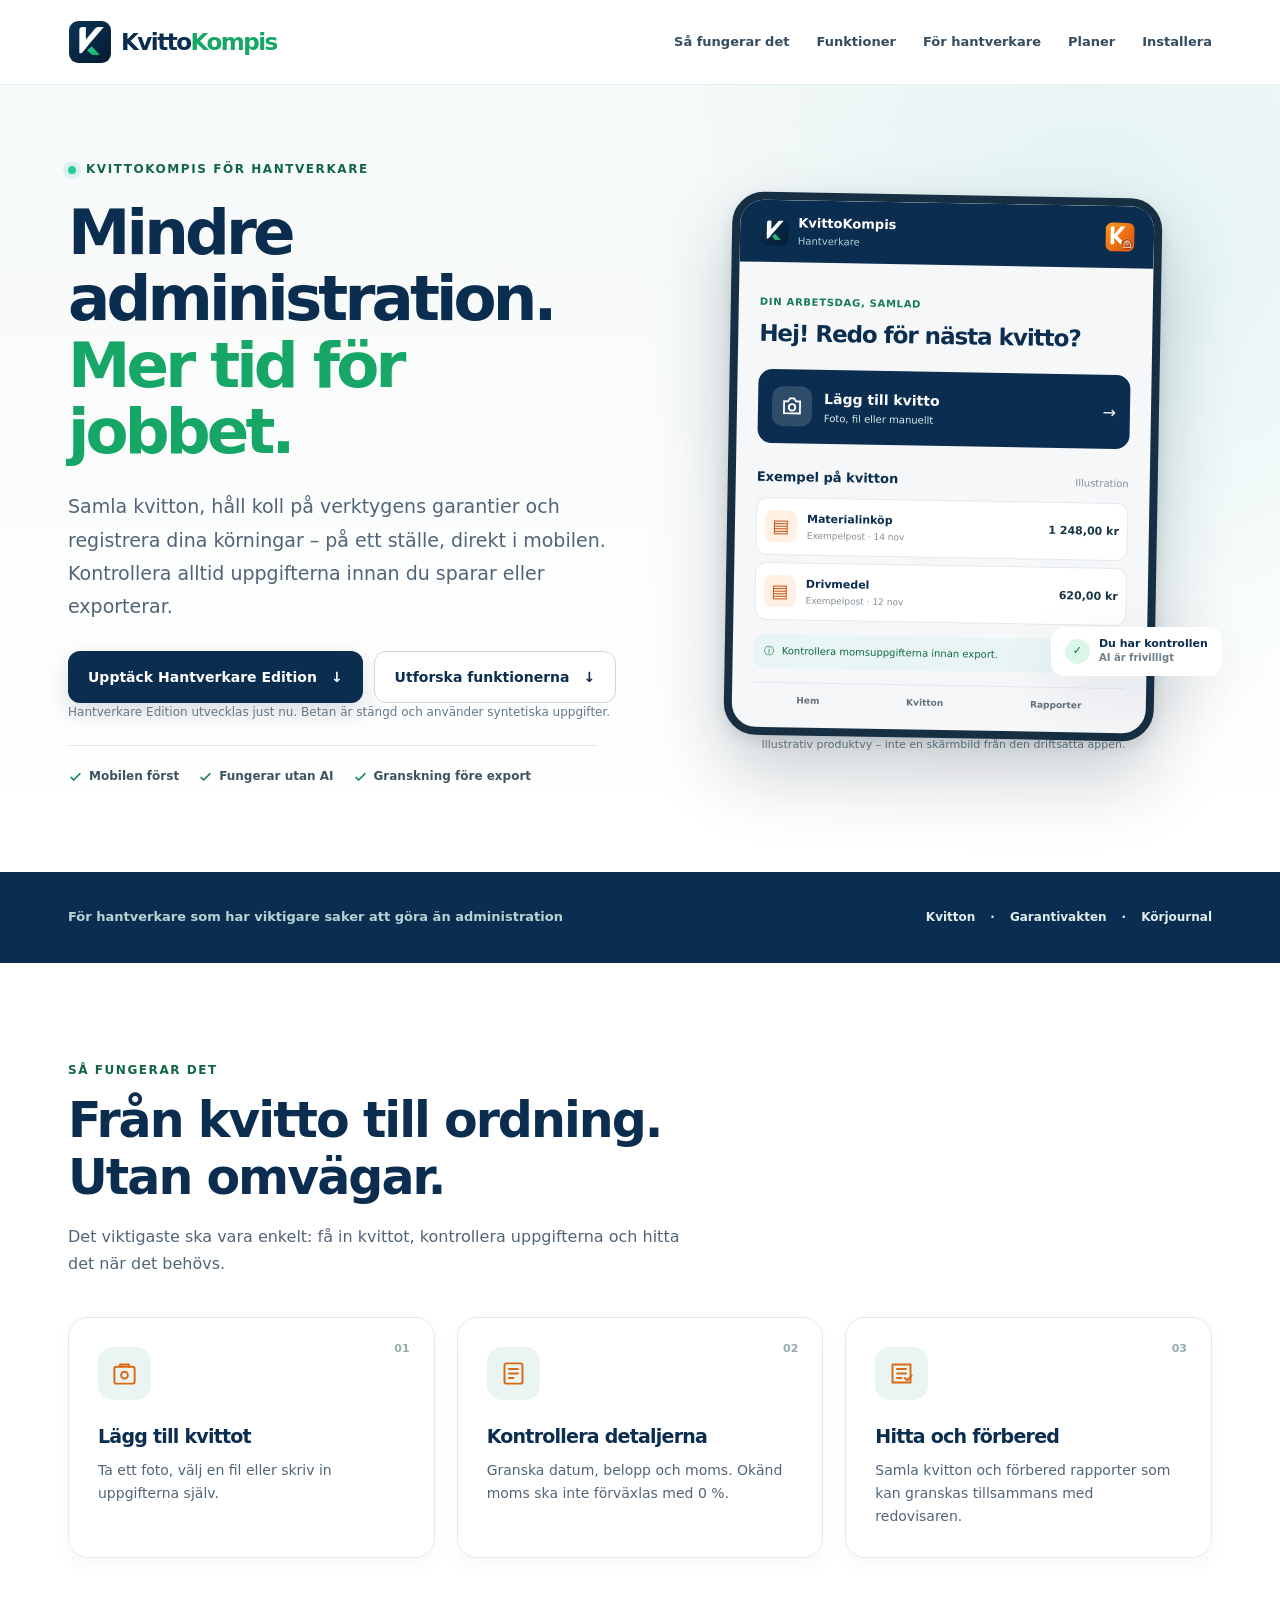
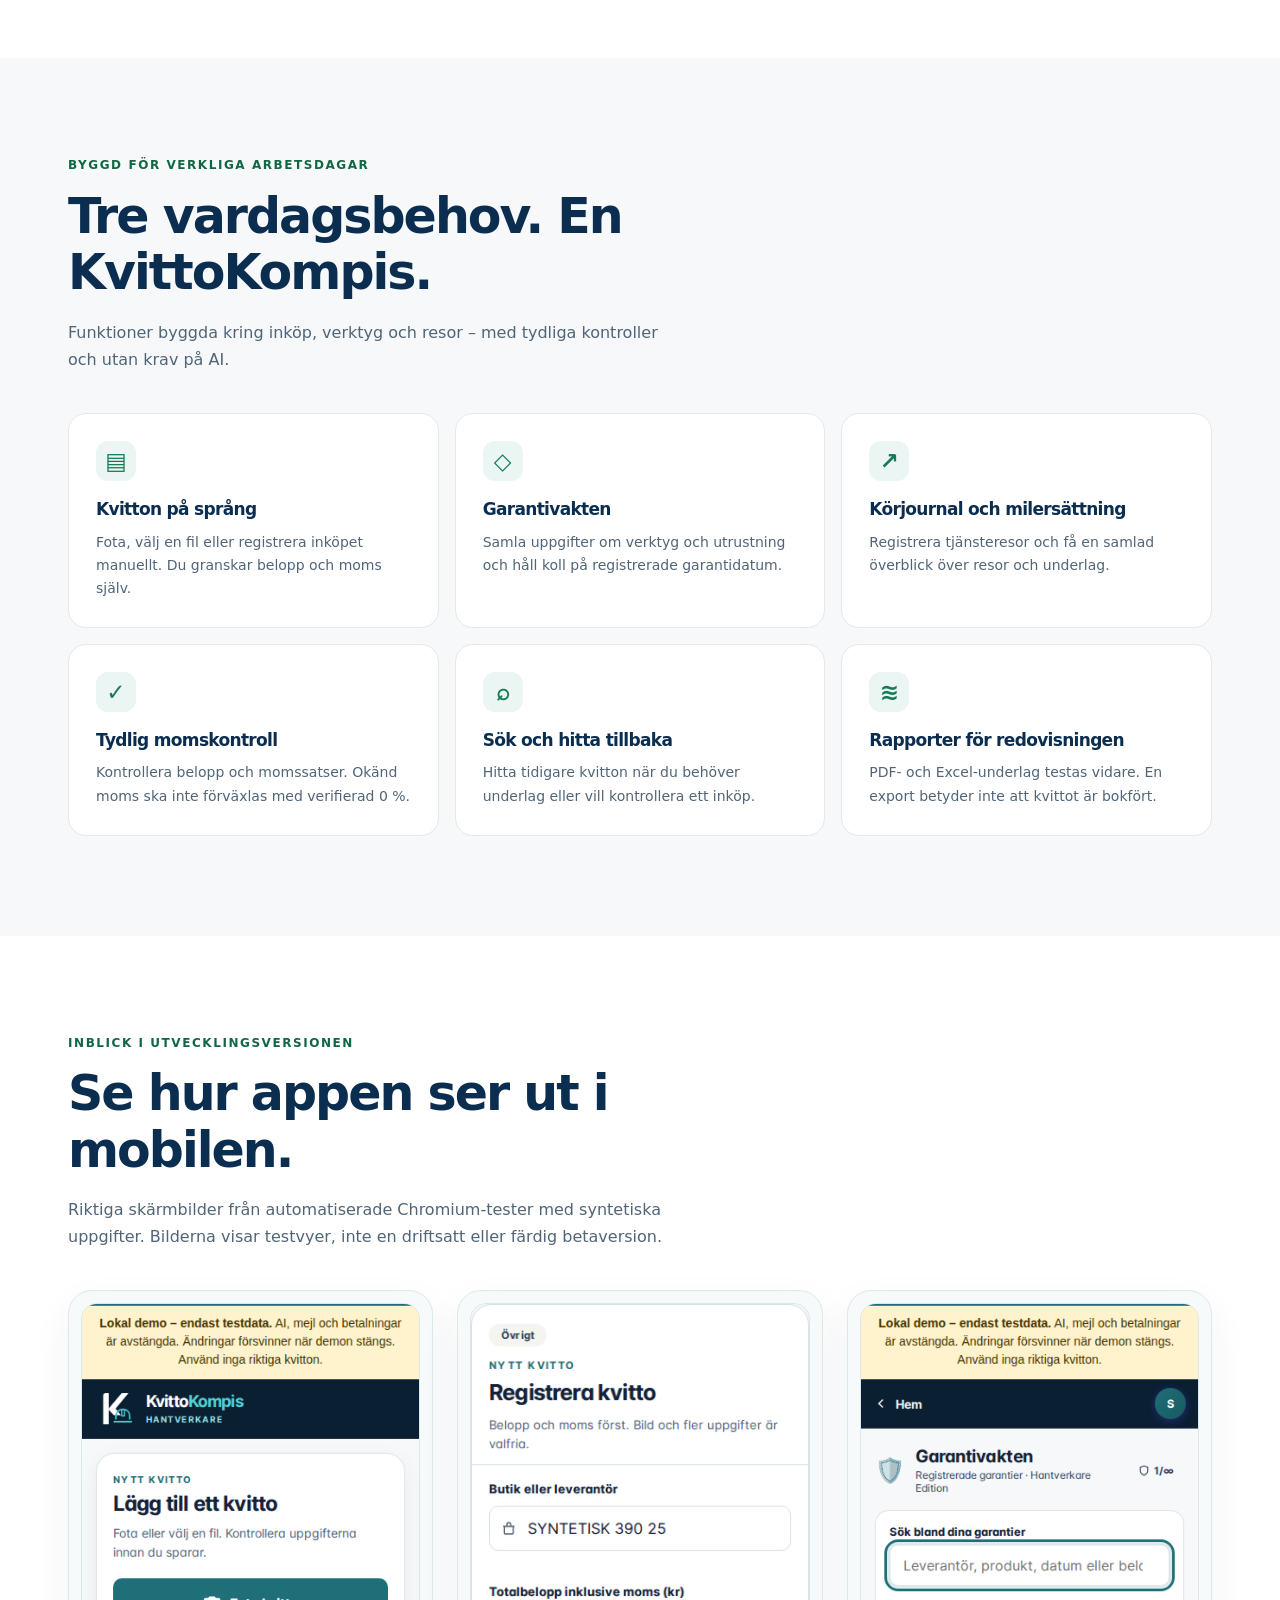
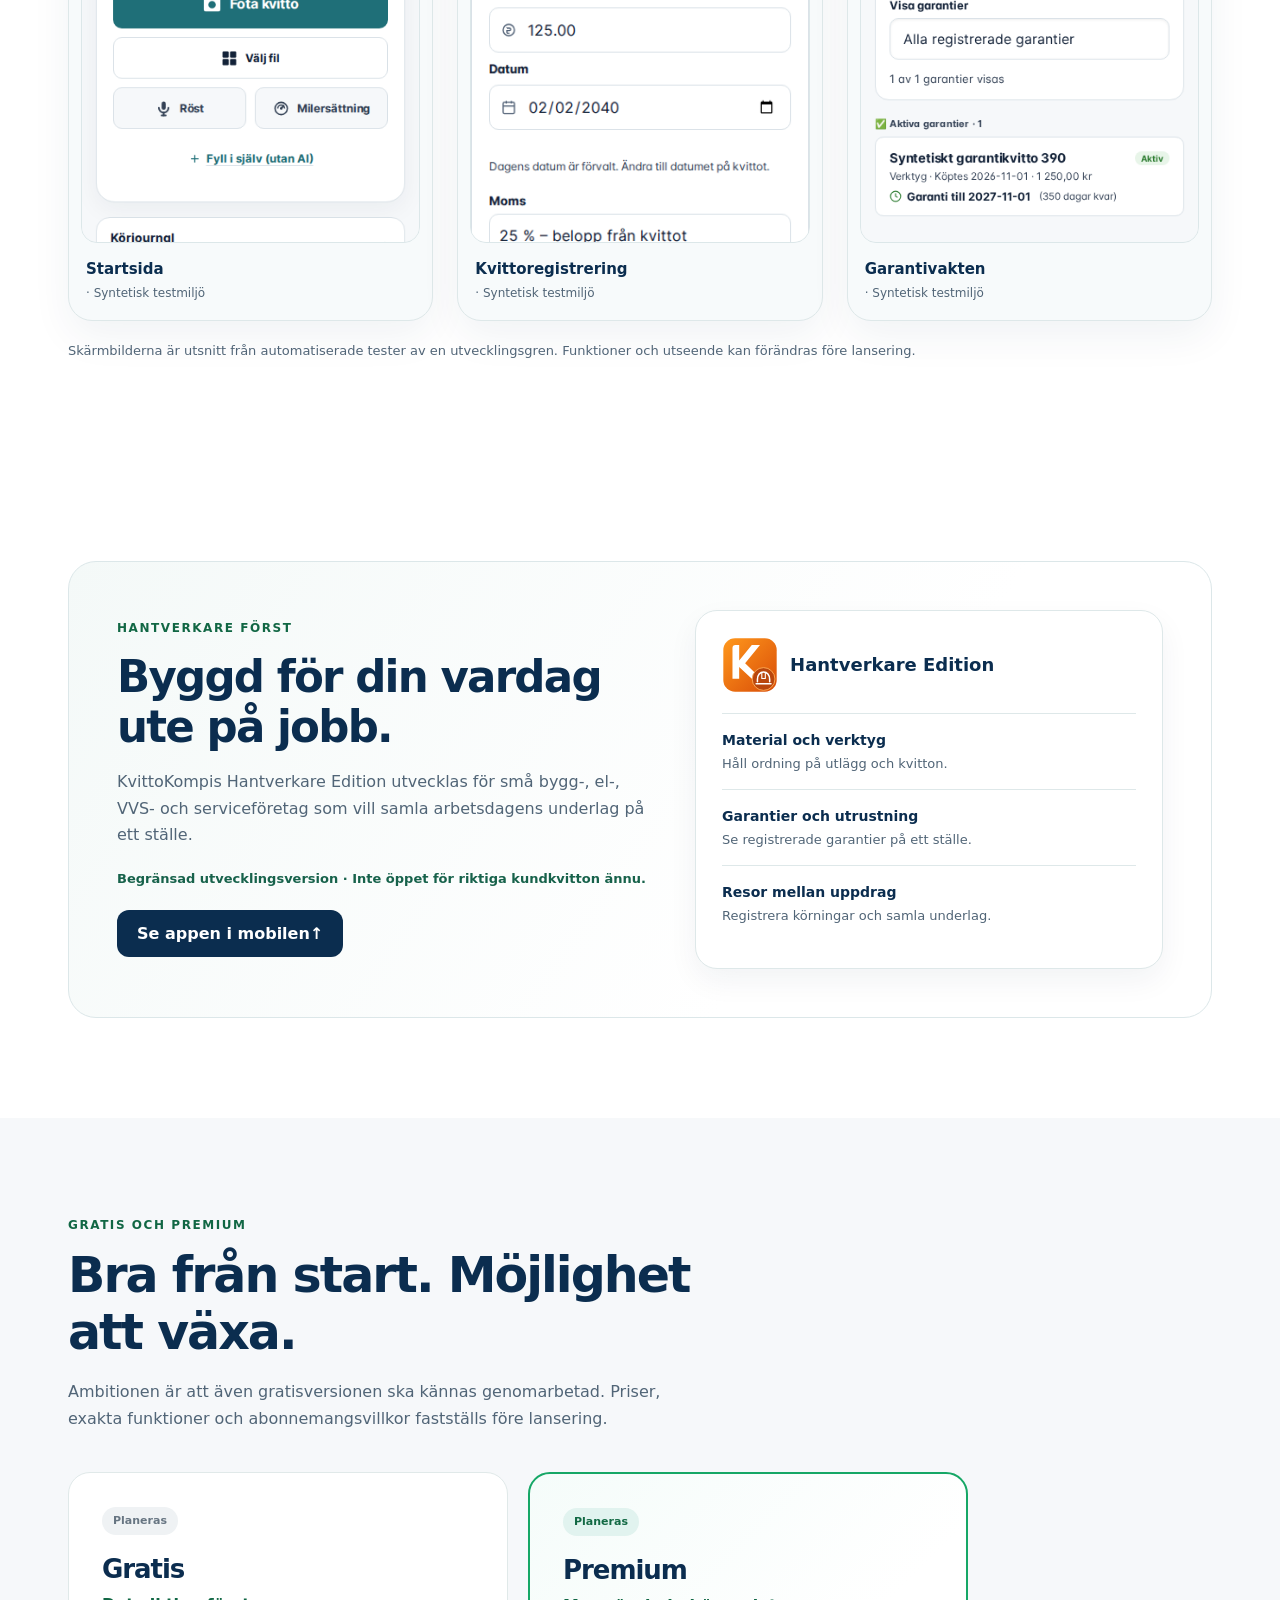
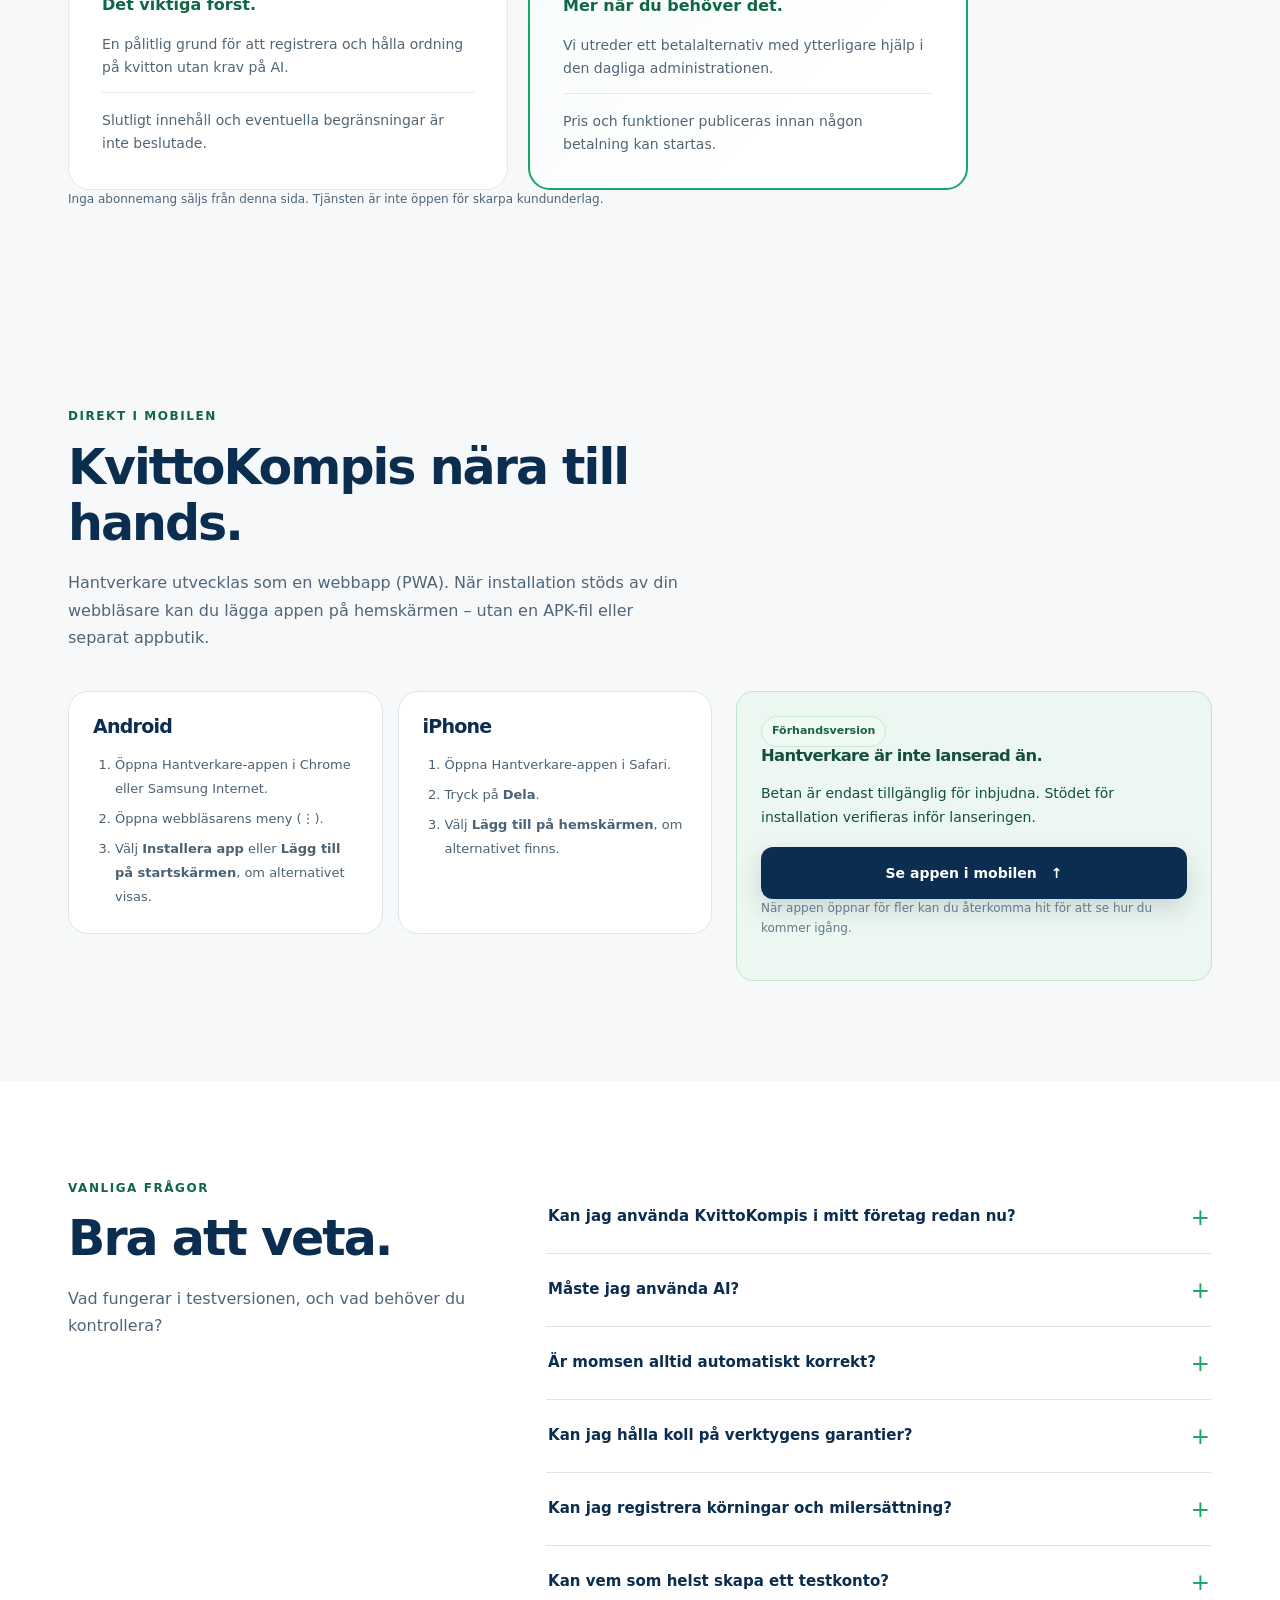
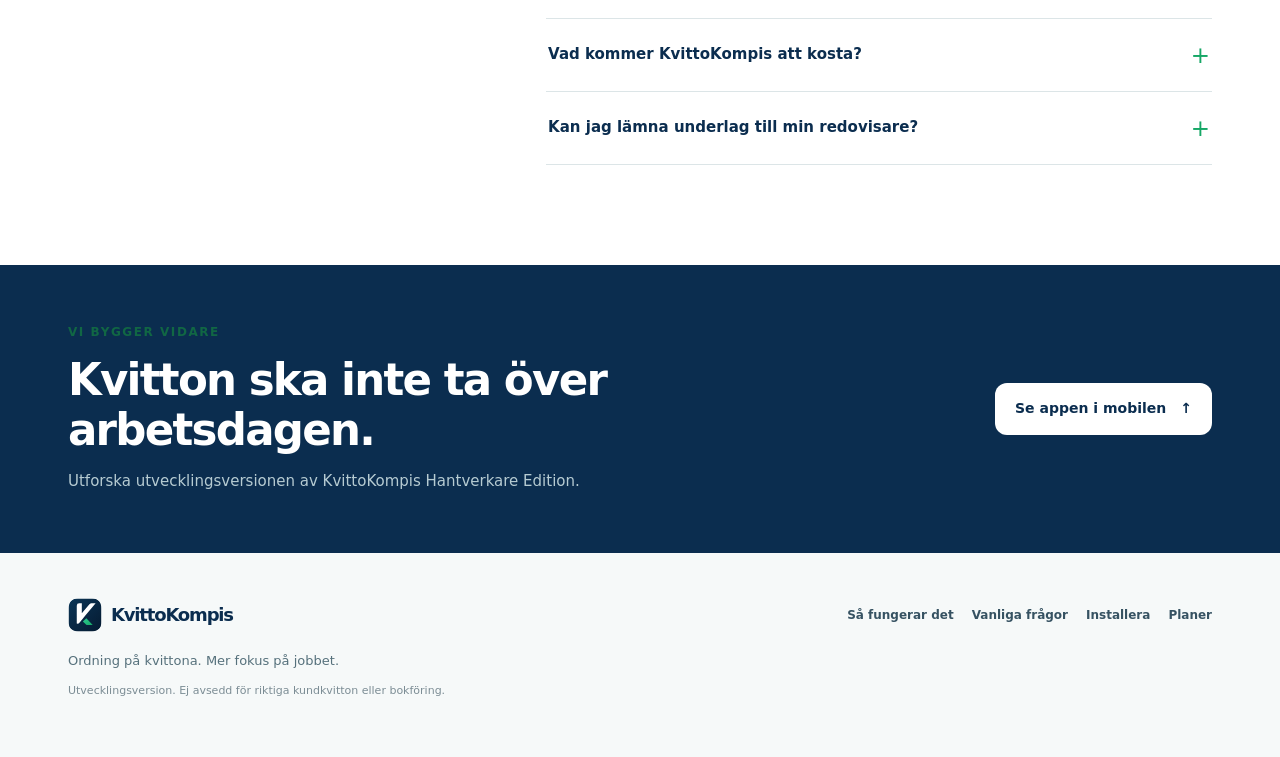
==== commit 73fe720c: "Prepare isolated KvittoKompis Render landing page [skip ci]" ====
--- a/index.html
+++ b/index.html
@@ -28,7 +28,6 @@
         <a href="#for-hantverkare">För hantverkare</a>
         <a href="#planer">Planer</a>
         <a href="#installera">Installera</a>
-        <a class="landing-nav__login" href="https://kvittokompis-test-2q67.onrender.com/login" rel="noopener noreferrer">Logga in <span aria-hidden="true">↗</span></a>
       </nav>
       <details class="landing-mobile-nav">
         <summary>Meny <span aria-hidden="true">☰</span></summary>
@@ -38,7 +37,6 @@
           <a href="#for-hantverkare">För hantverkare</a>
           <a href="#planer">Planer</a>
         <a href="#installera">Installera</a>
-          <a href="https://kvittokompis-test-2q67.onrender.com/login" rel="noopener noreferrer">Logga in</a>
         </nav>
       </details>
     </div>
@@ -53,11 +51,11 @@
           <p class="landing-lead">Samla kvitton, håll koll på verktygens garantier och registrera dina körningar – på ett ställe, direkt i mobilen. Kontrollera alltid uppgifterna innan du sparar eller exporterar.</p>
           <div class="landing-hero__actions">
             
-            <a class="landing-button landing-button--primary" href="https://kvittokompis-test-2q67.onrender.com/login" rel="noopener noreferrer">Öppna skyddad testapp <span aria-hidden="true">↗</span></a>
+            <a class="landing-button landing-button--primary" href="#for-hantverkare">Upptäck Hantverkare Edition <span aria-hidden="true">↓</span></a>
             
             <a class="landing-button landing-button--secondary" href="#funktioner">Utforska funktionerna <span aria-hidden="true">↓</span></a>
           </div>
-          <p class="landing-hero__note">Skyddad testmiljö. Använd endast påhittade testuppgifter – inte riktiga kundkvitton.</p>
+          <p class="landing-hero__note">Hantverkare Edition utvecklas just nu. Betan är stängd och använder syntetiska uppgifter.</p>
           <div class="landing-hero__points" aria-label="Våra produktprinciper">
             <span><svg viewBox="0 0 24 24" aria-hidden="true"><path d="m5 12 4 4L19 6"/></svg> Mobilen först</span>
             <span><svg viewBox="0 0 24 24" aria-hidden="true"><path d="m5 12 4 4L19 6"/></svg> Fungerar utan AI</span>
@@ -184,7 +182,7 @@
             <h2 id="landing-focus-title">Byggd för din vardag ute på jobb.</h2>
             <p>KvittoKompis Hantverkare Edition utvecklas för små bygg-, el-, VVS- och serviceföretag som vill samla arbetsdagens underlag på ett ställe.</p>
             <p class="landing-focus__status">Begränsad utvecklingsversion · Inte öppet för riktiga kundkvitton ännu.</p>
-            <div class="landing-focus__action"><a href="https://kvittokompis-test-2q67.onrender.com/login" rel="noopener noreferrer">Öppna skyddad testapp <span aria-hidden="true">↗</span></a></div>
+            <div class="landing-focus__action"><a href="#bilder">Se appen i mobilen <span aria-hidden="true">↑</span></a></div>
           </div>
           <div class="landing-focus__uses">
             <div class="landing-focus__brand"><img src="./assets/hantverkare.svg" width="56" height="56" alt=""><strong>Hantverkare Edition</strong></div>
@@ -247,9 +245,9 @@
           <aside class="landing-install-note">
             <span class="landing-status">Förhandsversion</span>
             <h3>Hantverkare är inte lanserad än.</h3>
-            <p>Du kan öppna den lösenordsskyddade testmiljön. Möjligheten att installera den som en app är ännu inte verifierad på alla telefoner, och riktiga kvitton får inte användas.</p>
-            <a class="landing-button landing-button--primary" href="https://kvittokompis-test-2q67.onrender.com/login" rel="noopener noreferrer">Öppna Hantverkare-testappen <span aria-hidden="true">↗</span></a>
-            <p class="landing-install-disclaimer">GitHub Pages visar hemsidan. Själva appen körs separat. Att lägga till hemskärmen är inte samma sak som att ladda ner en APK.</p>
+            <p>Betan är endast tillgänglig för inbjudna. Stödet för installation verifieras inför lanseringen.</p>
+            <a class="landing-button landing-button--primary" href="#bilder">Se appen i mobilen <span aria-hidden="true">↑</span></a>
+            <p class="landing-install-disclaimer">När appen öppnar för fler kan du återkomma hit för att se hur du kommer igång.</p>
           </aside>
         </div>
       </div>
@@ -282,7 +280,7 @@
           <h2 id="landing-cta-title">Kvitton ska inte ta över arbetsdagen.</h2>
           <p>Utforska utvecklingsversionen av KvittoKompis Hantverkare Edition.</p>
         </div>
-        <a class="landing-button landing-button--light" href="https://kvittokompis-test-2q67.onrender.com/login" rel="noopener noreferrer">Öppna skyddad testapp <span aria-hidden="true">↗</span></a>
+        <a class="landing-button landing-button--light" href="#bilder">Se appen i mobilen <span aria-hidden="true">↑</span></a>
       </div>
     </section>
   </main>
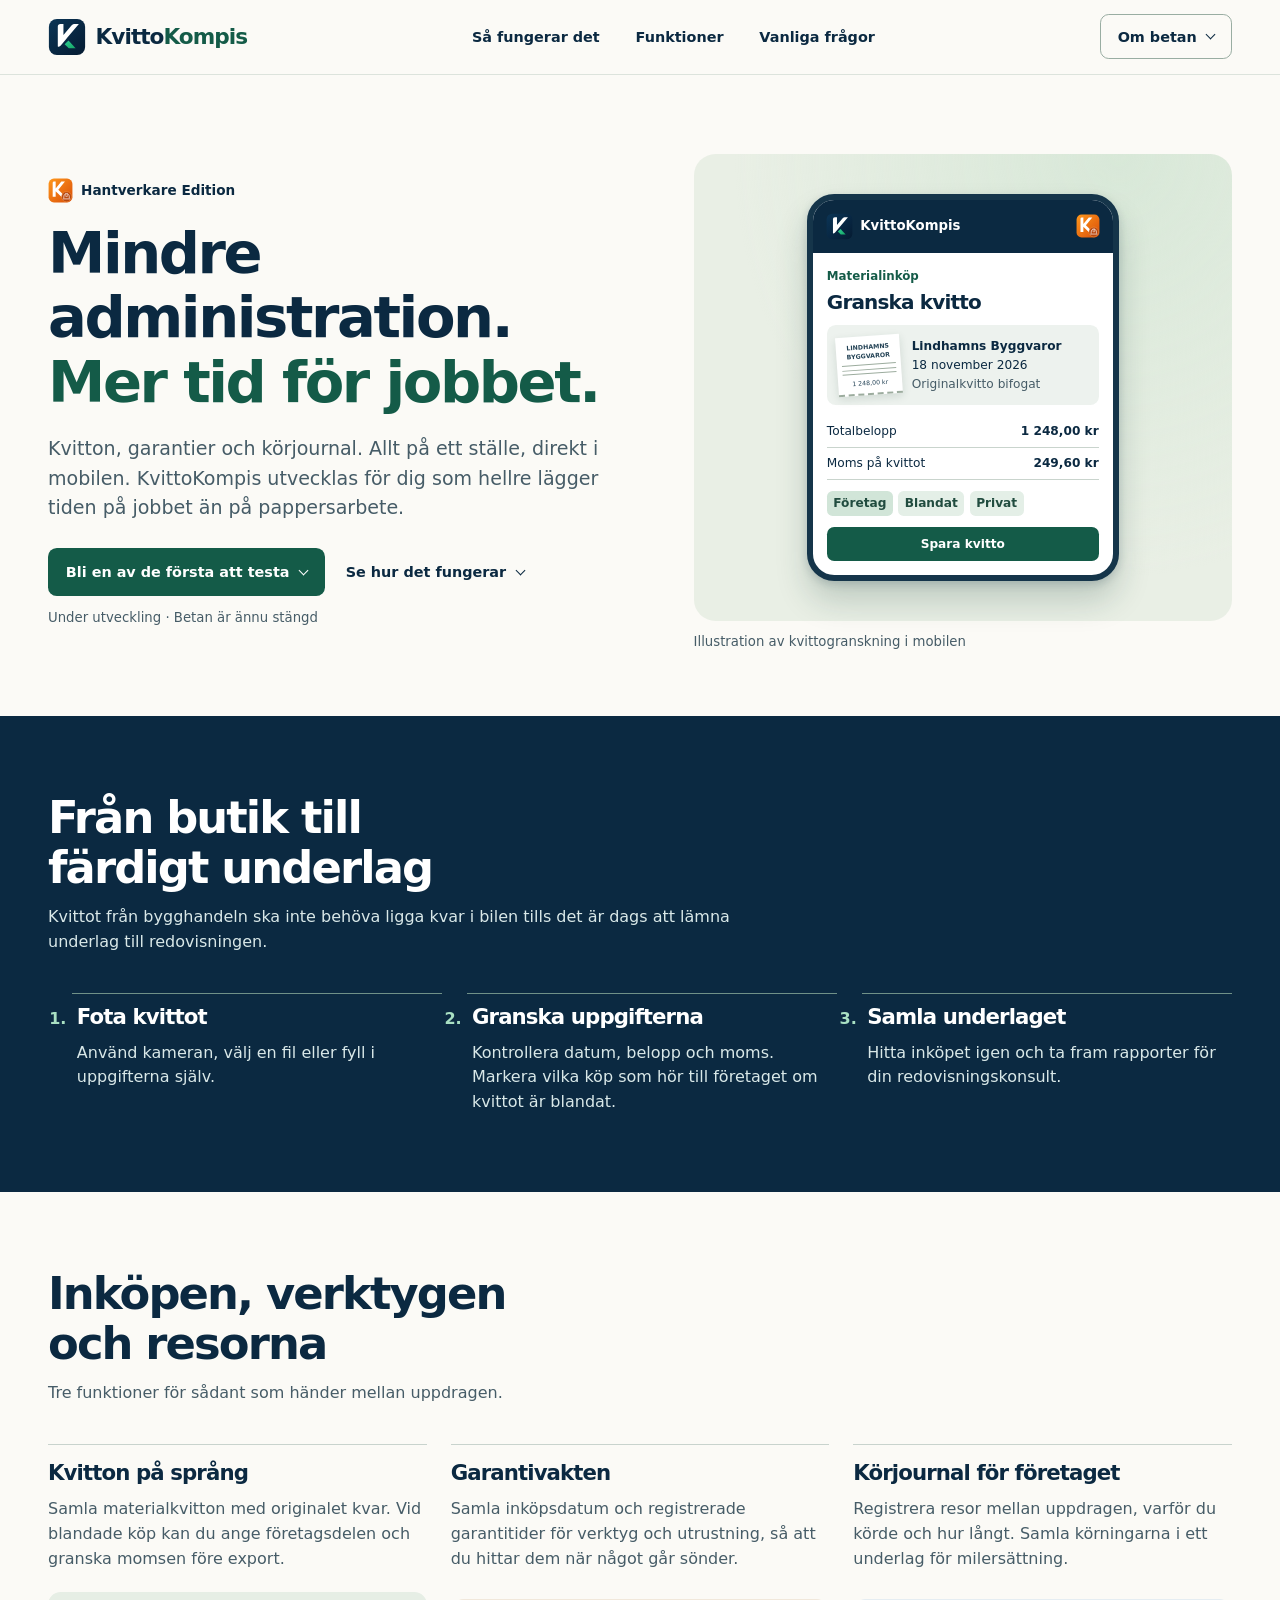
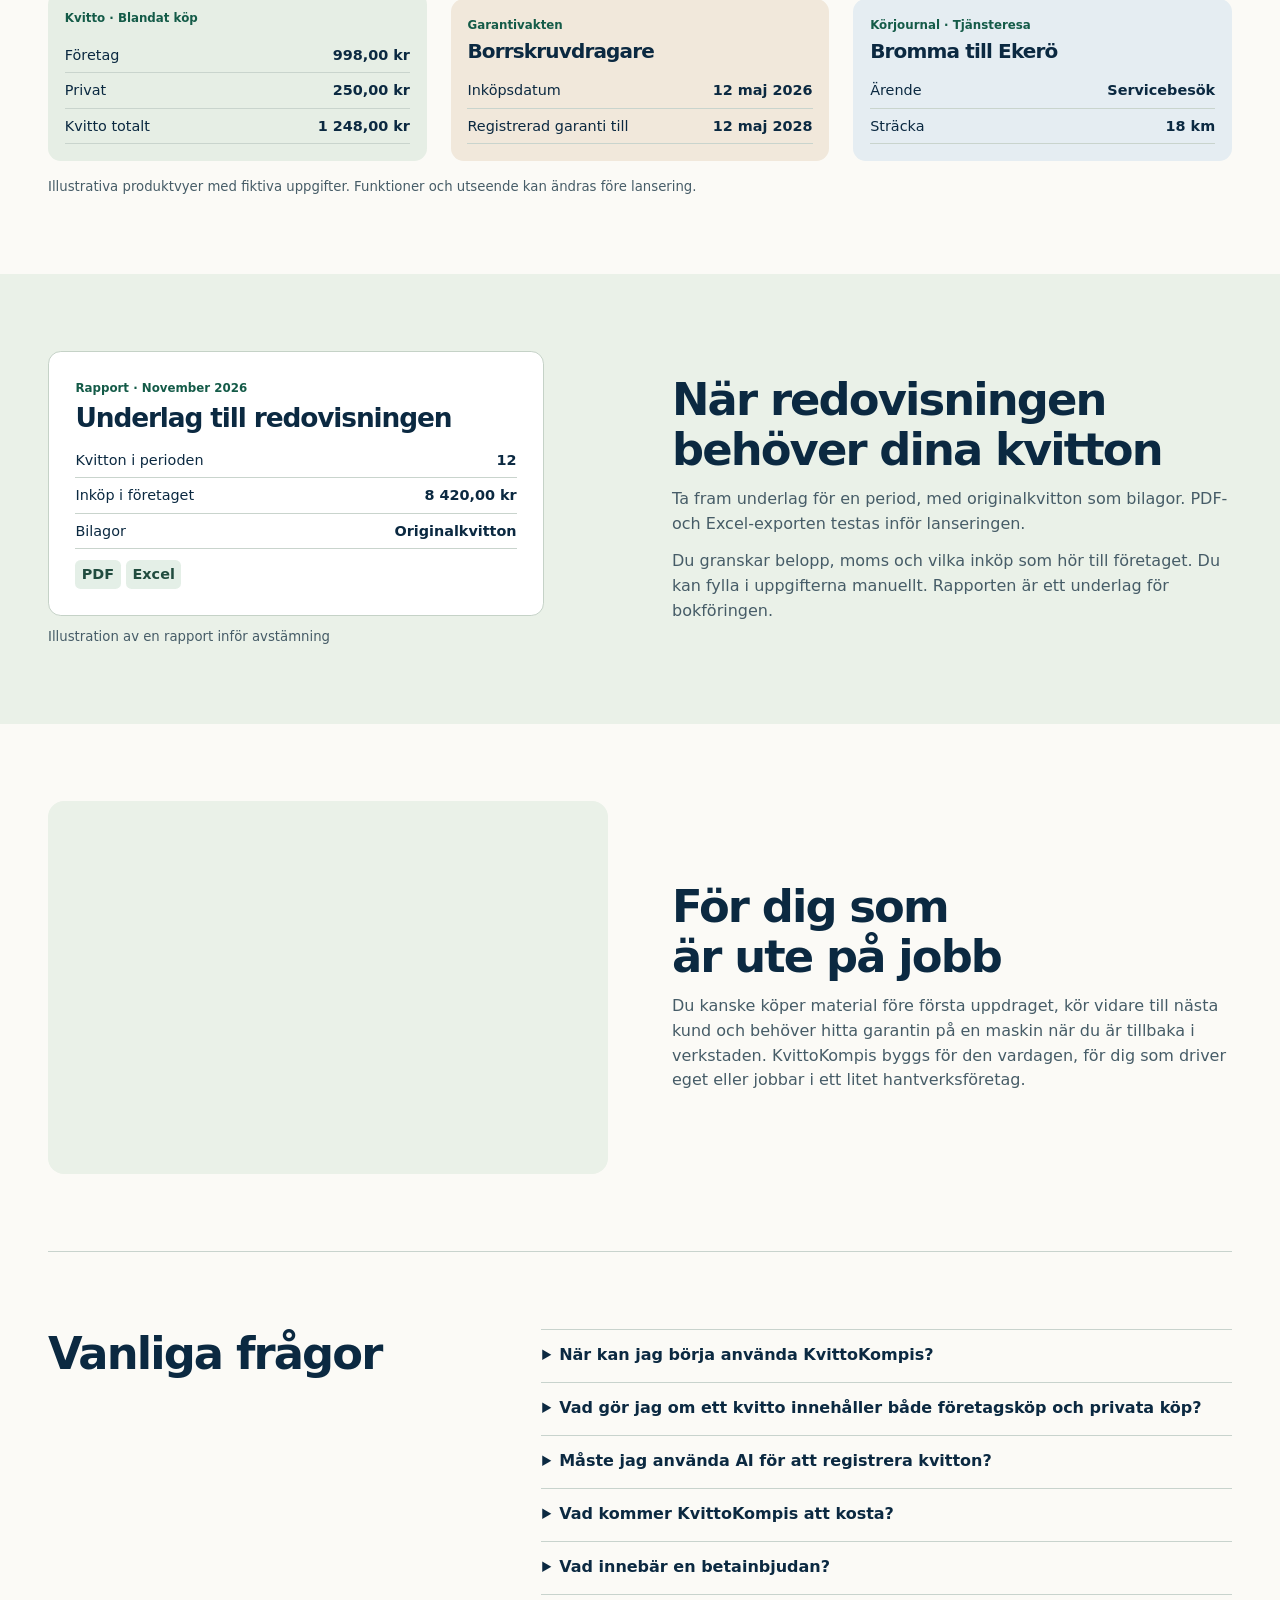
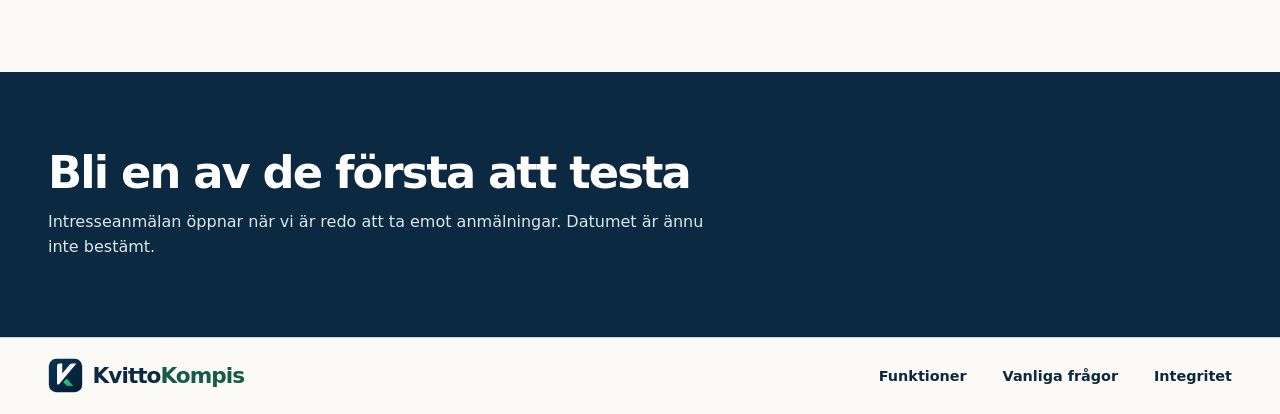
==== commit 65af4b5b: "Redesign KvittoKompis pre-launch website [skip ci]" ====
--- a/index.html
+++ b/index.html
@@ -1,304 +1,199 @@
-<!DOCTYPE html>
+<!doctype html>
 <html lang="sv">
 <head>
   <meta charset="utf-8">
-  <meta name="viewport" content="width=device-width, initial-scale=1, viewport-fit=cover">
-  <meta name="theme-color" content="#0B2D4F">
-  <meta name="robots" content="noindex, nofollow">
-  <title>KvittoKompis för hantverkare – kvitton, garantier och körjournal</title>
-  <meta name="description" content="KvittoKompis för hantverkare samlar kvitton, garantier och körjournal på mobilen. Upptäck en tydligare arbetsdag i vår skyddade utvecklingsversion.">
+  <meta name="viewport" content="width=device-width, initial-scale=1">
+  <meta name="referrer" content="strict-origin-when-cross-origin">
+  <meta http-equiv="Content-Security-Policy" content="default-src 'self'; object-src 'none'; base-uri 'none'; form-action 'none'">
+  <meta name="theme-color" content="#0b2941">
+  <meta name="robots" content="index,follow">
+  <title>Kvittoapp för hantverkare | KvittoKompis</title>
+  <meta name="description" content="KvittoKompis utvecklas för hantverkare som vill samla kvitton, verktygsgarantier och körjournal direkt i mobilen. Se hur det fungerar.">
+  <link rel="canonical" href="https://kvittokompis.se/">
   <meta property="og:type" content="website">
-  <meta property="og:title" content="KvittoKompis – mindre kvittokrångel">
-  <meta property="og:description" content="Kvitton, garantier och körjournal för hantverkare – i en mobilanpassad tjänst under utveckling.">
-  <link rel="icon" type="image/svg+xml" href="./assets/kvitto-kompis.svg">
-  
-  <link rel="stylesheet" href="./landing.css">
+  <meta property="og:locale" content="sv_SE">
+  <meta property="og:site_name" content="KvittoKompis">
+  <meta property="og:url" content="https://kvittokompis.se/">
+  <meta property="og:title" content="Mindre administration. Mer tid för jobbet. | KvittoKompis">
+  <meta property="og:description" content="Kvitton, verktygsgarantier och körjournal för hantverkare, samlade i mobilen. Under utveckling.">
+  <meta property="og:image" content="https://kvittokompis.se/assets/kvittokompis-social.jpg">
+  <meta property="og:image:width" content="1200">
+  <meta property="og:image:height" content="630">
+  <meta property="og:image:alt" content="KvittoKompis för hantverkare. Mindre administration. Mer tid för jobbet.">
+  <meta name="twitter:card" content="summary_large_image">
+  <link rel="icon" href="assets/kvitto-kompis.svg" type="image/svg+xml">
+  <link rel="stylesheet" href="landing.css">
+  <script type="application/ld+json">{"@context":"https://schema.org","@type":"WebSite","name":"KvittoKompis","url":"https://kvittokompis.se/","inLanguage":"sv-SE","description":"Webbplats för KvittoKompis Hantverkare Edition, en mobil tjänst under utveckling för kvitton, verktygsgarantier och körjournal."}</script>
+  <script type="module" src="launch.js"></script>
 </head>
-<body class="landing-page">
-  <a class="landing-skip" href="#innehall">Hoppa till innehållet</a>
-  <header class="landing-header">
-    <div class="landing-container landing-header__inner">
-      <a class="landing-brand kk-brand-lockup" href="./" aria-label="KvittoKompis – startsidan">
-        <img src="./assets/kvitto-kompis.svg" width="44" height="44" alt="">
-        <span class="kk-brand-word">Kvitto<em>Kompis</em></span>
-      </a>
-      <nav class="landing-nav" aria-label="Huvudmeny">
+<body>
+  <a class="skip" href="#innehall">Hoppa till innehållet</a>
+  <header class="site-header">
+    <div class="wrap header-inner">
+      <a class="brand" href="./" aria-label="KvittoKompis, startsida"><img src="assets/kvitto-kompis.svg" width="38" height="38" alt=""><span>Kvitto<b>Kompis</b></span></a>
+      <nav aria-label="Huvudmeny">
         <a href="#sa-funkar-det">Så fungerar det</a>
         <a href="#funktioner">Funktioner</a>
-        <a href="#for-hantverkare">För hantverkare</a>
-        <a href="#planer">Planer</a>
-        <a href="#installera">Installera</a>
+        <a href="#fragor">Vanliga frågor</a>
       </nav>
-      <details class="landing-mobile-nav">
-        <summary>Meny <span aria-hidden="true">☰</span></summary>
-        <nav aria-label="Mobilmeny">
-          <a href="#sa-funkar-det">Så fungerar det</a>
-          <a href="#funktioner">Funktioner</a>
-          <a href="#for-hantverkare">För hantverkare</a>
-          <a href="#planer">Planer</a>
-        <a href="#installera">Installera</a>
-        </nav>
-      </details>
+      <a class="button button-outline header-cta button-jump" href="#beta">Om betan</a>
     </div>
   </header>
 
   <main id="innehall">
-    <section class="landing-hero" aria-labelledby="landing-title">
-      <div class="landing-container landing-hero__grid">
-        <div class="landing-hero__copy">
-          <p class="landing-eyebrow"><span class="landing-eyebrow__dot" aria-hidden="true"></span> KvittoKompis för hantverkare</p>
-          <h1 id="landing-title">Mindre administration.<br><span>Mer tid för jobbet.</span></h1>
-          <p class="landing-lead">Samla kvitton, håll koll på verktygens garantier och registrera dina körningar – på ett ställe, direkt i mobilen. Kontrollera alltid uppgifterna innan du sparar eller exporterar.</p>
-          <div class="landing-hero__actions">
-            
-            <a class="landing-button landing-button--primary" href="#for-hantverkare">Upptäck Hantverkare Edition <span aria-hidden="true">↓</span></a>
-            
-            <a class="landing-button landing-button--secondary" href="#funktioner">Utforska funktionerna <span aria-hidden="true">↓</span></a>
-          </div>
-          <p class="landing-hero__note">Hantverkare Edition utvecklas just nu. Betan är stängd och använder syntetiska uppgifter.</p>
-          <div class="landing-hero__points" aria-label="Våra produktprinciper">
-            <span><svg viewBox="0 0 24 24" aria-hidden="true"><path d="m5 12 4 4L19 6"/></svg> Mobilen först</span>
-            <span><svg viewBox="0 0 24 24" aria-hidden="true"><path d="m5 12 4 4L19 6"/></svg> Fungerar utan AI</span>
-            <span><svg viewBox="0 0 24 24" aria-hidden="true"><path d="m5 12 4 4L19 6"/></svg> Granskning före export</span>
+    <section class="hero wrap" aria-labelledby="titel">
+      <div class="hero-copy">
+        <p class="edition"><img src="assets/hantverkare.svg" width="25" height="25" alt=""> Hantverkare Edition</p>
+        <h1 id="titel">Mindre administration. <span>Mer tid för jobbet.</span></h1>
+        <p class="lead">Kvitton, garantier och körjournal. Allt på ett ställe, direkt i mobilen. KvittoKompis utvecklas för dig som hellre lägger tiden på jobbet än på pappersarbete.</p>
+        <div class="actions">
+          <a class="button button-primary button-jump" href="#beta">Bli en av de första att testa</a>
+          <a class="button button-plain button-jump" href="#sa-funkar-det">Se hur det fungerar</a>
+        </div>
+        <p class="status" id="launch-status">Under utveckling · Betan är ännu stängd</p>
+      </div>
+      <figure class="hero-figure">
+        <div class="hero-stage">
+          <div class="phone hero-phone">
+            <div class="phone-top"><img src="assets/kvitto-kompis.svg" width="27" height="27" alt=""><strong>KvittoKompis</strong><img src="assets/hantverkare.svg" width="24" height="24" alt=""></div>
+            <div class="phone-content">
+              <p class="sample-label">Materialinköp</p>
+              <p class="sample-title">Granska kvitto</p>
+              <div class="receipt-preview">
+                <div class="receipt-paper" aria-hidden="true"><b>LINDHAMNS BYGGVAROR</b><i></i><i></i><i></i><span>1 248,00 kr</span></div>
+                <div><strong>Lindhamns Byggvaror</strong><br>18 november 2026<br><span class="sample-muted">Originalkvitto bifogat</span></div>
+              </div>
+              <dl class="sample-data"><div><dt>Totalbelopp</dt><dd>1 248,00 kr</dd></div><div><dt>Moms på kvittot</dt><dd>249,60 kr</dd></div></dl>
+              <div class="sample-tags"><span>Företag</span><span>Blandat</span><span>Privat</span></div>
+              <div class="sample-action">Spara kvitto</div>
+            </div>
           </div>
         </div>
-        <div class="landing-showcase" aria-label="Illustrativ förhandsvisning av ett kvittoflöde">
-          <div class="landing-showcase__glow" aria-hidden="true"></div>
-          <div class="landing-preview">
-            <div class="landing-preview__bar">
-              <div class="landing-preview__brand">
-                <img src="./assets/kvitto-kompis.svg" width="30" height="30" alt="">
-                <span>KvittoKompis <small>Hantverkare</small></span>
-              </div>
-              <img src="./assets/hantverkare.svg" width="30" height="30" alt="Hantverkare">
-            </div>
-            <div class="landing-preview__body">
-              <span class="landing-preview__overline">Din arbetsdag, samlad</span>
-              <h2>Hej! Redo för nästa kvitto?</h2>
-              <div class="landing-preview__capture">
-                <span class="landing-preview__capture-icon" aria-hidden="true">
-                  <svg viewBox="0 0 24 24"><path d="M4 7h4l2-3h4l2 3h4v12H4z"/><circle cx="12" cy="13" r="3.2"/></svg>
-                </span>
-                <span><strong>Lägg till kvitto</strong><small>Foto, fil eller manuellt</small></span>
-                <span aria-hidden="true">→</span>
-              </div>
-              <div class="landing-preview__subhead"><strong>Exempel på kvitton</strong><span>Illustration</span></div>
-              <div class="landing-preview__receipt">
-                <span class="landing-preview__receipt-icon" aria-hidden="true">▤</span>
-                <span class="landing-preview__receipt-details"><strong>Materialinköp</strong><small>Exempelpost · 14 nov</small></span>
-                <span class="landing-preview__amount">1 248,00 kr</span>
-              </div>
-              <div class="landing-preview__receipt">
-                <span class="landing-preview__receipt-icon" aria-hidden="true">▤</span>
-                <span class="landing-preview__receipt-details"><strong>Drivmedel</strong><small>Exempelpost · 12 nov</small></span>
-                <span class="landing-preview__amount">620,00 kr</span>
-              </div>
-              <div class="landing-preview__review"><span aria-hidden="true">ⓘ</span><span>Kontrollera momsuppgifterna innan export.</span></div>
-              <div class="landing-preview__bottom" aria-hidden="true"><span>Hem</span><span>Kvitton</span><span>Rapporter</span></div>
-            </div>
+        <figcaption>Illustration av kvittogranskning i mobilen</figcaption>
+      </figure>
+    </section>
+
+    <section class="section workflow" id="sa-funkar-det" aria-labelledby="flode-titel">
+      <div class="wrap">
+        <div class="section-intro">
+          <h2 id="flode-titel">Från butik till färdigt underlag</h2>
+          <p>Kvittot från bygghandeln ska inte behöva ligga kvar i bilen tills det är dags att lämna underlag till redovisningen.</p>
+        </div>
+        <ol class="steps">
+          <li><h3>Fota kvittot</h3><p>Använd kameran, välj en fil eller fyll i uppgifterna själv.</p></li>
+          <li><h3>Granska uppgifterna</h3><p>Kontrollera datum, belopp och moms. Markera vilka köp som hör till företaget om kvittot är blandat.</p></li>
+          <li><h3>Samla underlaget</h3><p>Hitta inköpet igen och ta fram rapporter för din redovisningskonsult.</p></li>
+        </ol>
+      </div>
+    </section>
+
+    <section class="section wrap" id="funktioner" aria-labelledby="funktioner-titel">
+      <div class="section-intro">
+        <h2 id="funktioner-titel">Inköpen, verktygen och resorna</h2>
+        <p>Tre funktioner för sådant som händer mellan uppdragen.</p>
+      </div>
+      <div class="features">
+        <article class="feature">
+          <div class="feature-copy"><h3>Kvitton på språng</h3><p>Samla materialkvitton med originalet kvar. Vid blandade köp kan du ange företagsdelen och granska momsen före export.</p></div>
+          <div class="example example-green">
+            <p class="sample-label">Kvitto · Blandat köp</p>
+            <dl class="sample-data"><div><dt>Företag</dt><dd>998,00 kr</dd></div><div><dt>Privat</dt><dd>250,00 kr</dd></div><div><dt>Kvitto totalt</dt><dd>1 248,00 kr</dd></div></dl>
           </div>
-          <div class="landing-floating-label"><span aria-hidden="true">✓</span><span>Du har kontrollen<br><small>AI är frivilligt</small></span></div>
-          <p class="landing-showcase__caption">Illustrativ produktvy – inte en skärmbild från den driftsatta appen.</p>
+        </article>
+        <article class="feature">
+          <div class="feature-copy"><h3>Garantivakten</h3><p>Samla inköpsdatum och registrerade garantitider för verktyg och utrustning, så att du hittar dem när något går sönder.</p></div>
+          <div class="example example-warm">
+            <p class="sample-label">Garantivakten</p>
+            <p class="sample-title">Borrskruvdragare</p>
+            <dl class="sample-data"><div><dt>Inköpsdatum</dt><dd>12 maj 2026</dd></div><div><dt>Registrerad garanti till</dt><dd>12 maj 2028</dd></div></dl>
+          </div>
+        </article>
+        <article class="feature">
+          <div class="feature-copy"><h3>Körjournal för företaget</h3><p>Registrera resor mellan uppdragen, varför du körde och hur långt. Samla körningarna i ett underlag för milersättning.</p></div>
+          <div class="example example-blue">
+            <p class="sample-label">Körjournal · Tjänsteresa</p>
+            <p class="sample-title">Bromma till Ekerö</p>
+            <dl class="sample-data"><div><dt>Ärende</dt><dd>Servicebesök</dd></div><div><dt>Sträcka</dt><dd>18 km</dd></div></dl>
+          </div>
+        </article>
+      </div>
+      <p class="figure-note">Illustrativa produktvyer med fiktiva uppgifter. Funktioner och utseende kan ändras före lansering.</p>
+    </section>
+
+    <section class="section showcase" id="underlag" aria-labelledby="underlag-titel">
+      <div class="wrap showcase-grid">
+        <figure class="report-figure">
+          <div class="example report">
+            <p class="sample-label">Rapport · November 2026</p>
+            <p class="sample-title">Underlag till redovisningen</p>
+            <dl class="sample-data"><div><dt>Kvitton i perioden</dt><dd>12</dd></div><div><dt>Inköp i företaget</dt><dd>8 420,00 kr</dd></div><div><dt>Bilagor</dt><dd>Originalkvitton</dd></div></dl>
+            <p class="report-types"><span>PDF</span><span>Excel</span></p>
+          </div>
+          <figcaption>Illustration av en rapport inför avstämning</figcaption>
+        </figure>
+        <div>
+          <h2 id="underlag-titel">När redovisningen behöver dina kvitton</h2>
+          <p>Ta fram underlag för en period, med originalkvitton som bilagor. PDF- och Excel-exporten testas inför lanseringen.</p>
+          <p>Du granskar belopp, moms och vilka inköp som hör till företaget. Du kan fylla i uppgifterna manuellt. Rapporten är ett underlag för bokföringen.</p>
         </div>
       </div>
     </section>
 
-    <section class="landing-trust" aria-label="Vad vi bygger för">
-      <div class="landing-container landing-trust__inner">
-        <p>För hantverkare som har viktigare saker att göra än administration</p>
-        <div><span>Kvitton</span><span aria-hidden="true">·</span><span>Garantivakten</span><span aria-hidden="true">·</span><span>Körjournal</span></div>
+    <section class="section wrap trade" aria-labelledby="vardag-titel">
+      <picture class="trade-photo">
+        <source srcset="assets/hantverkare-vardag-600.webp 600w, assets/hantverkare-vardag.webp 1100w" sizes="(min-width: 800px) 48vw, 94vw">
+        <img src="assets/hantverkare-vardag.webp" width="1100" height="733" alt="Hantverkare med mobil och kvitto vid sin arbetsbänk" loading="lazy" decoding="async">
+      </picture>
+      <div>
+        <h2 id="vardag-titel">För dig som är ute på jobb</h2>
+        <p>Du kanske köper material före första uppdraget, kör vidare till nästa kund och behöver hitta garantin på en maskin när du är tillbaka i verkstaden. KvittoKompis byggs för den vardagen, för dig som driver eget eller jobbar i ett litet hantverksföretag.</p>
       </div>
     </section>
 
-    <section class="landing-section" id="sa-funkar-det" aria-labelledby="landing-steps-title">
-      <div class="landing-container">
-        <div class="landing-section__intro">
-          <p class="landing-section__eyebrow">Så fungerar det</p>
-          <h2 id="landing-steps-title">Från kvitto till ordning.<br>Utan omvägar.</h2>
-          <p>Det viktigaste ska vara enkelt: få in kvittot, kontrollera uppgifterna och hitta det när det behövs.</p>
-        </div>
-        <div class="landing-steps">
-          <article class="landing-step">
-            <div class="landing-step__number">01</div>
-            <span class="landing-step__icon" aria-hidden="true"><svg viewBox="0 0 24 24"><rect x="3" y="6" width="18" height="15" rx="2"/><path d="M8 6V4h8v2"/><circle cx="12" cy="13.5" r="3"/></svg></span>
-            <h3>Lägg till kvittot</h3>
-            <p>Ta ett foto, välj en fil eller skriv in uppgifterna själv.</p>
-          </article>
-          <article class="landing-step">
-            <div class="landing-step__number">02</div>
-            <span class="landing-step__icon" aria-hidden="true"><svg viewBox="0 0 24 24"><rect x="4" y="3" width="16" height="18" rx="2"/><path d="M8 8h8M8 12h8m-8 4h4"/></svg></span>
-            <h3>Kontrollera detaljerna</h3>
-            <p>Granska datum, belopp och moms. Okänd moms ska inte förväxlas med 0&nbsp;%.</p>
-          </article>
-          <article class="landing-step">
-            <div class="landing-step__number">03</div>
-            <span class="landing-step__icon" aria-hidden="true"><svg viewBox="0 0 24 24"><path d="M4 4h16v16H4zM8 8h8m-8 4h8m-8 4h4"/><path d="m15 16 2 2 4-4"/></svg></span>
-            <h3>Hitta och förbered</h3>
-            <p>Samla kvitton och förbered rapporter som kan granskas tillsammans med redovisaren.</p>
-          </article>
-        </div>
+    <section class="section wrap faq" id="fragor" aria-labelledby="fragor-titel">
+      <div><h2 id="fragor-titel">Vanliga frågor</h2></div>
+      <div>
+        <details><summary>När kan jag börja använda KvittoKompis?</summary><p>Ett öppningsdatum är ännu inte bestämt. Tjänsten är under utveckling och behöver testas vidare innan den kan användas för skarpa kundkvitton.</p></details>
+        <details><summary>Vad gör jag om ett kvitto innehåller både företagsköp och privata köp?</summary><p>Markera företagsdelen när du granskar kvittot. Kontrollera beloppen och momsuppgifterna mot originalet innan du sparar eller exporterar.</p></details>
+        <details><summary>Måste jag använda AI för att registrera kvitton?</summary><p>Du kan fylla i uppgifterna själv. Du ansvarar för att kontrollera det som sparas, även när avläsningshjälp används.</p></details>
+        <details><summary>Vad kommer KvittoKompis att kosta?</summary><p>Priser och villkor är ännu inte beslutade.</p></details>
+        <details><summary>Vad innebär en betainbjudan?</summary><p>En betainbjudan ger möjlighet att prova en utvecklingsversion och berätta vad som fungerar i din arbetsvardag. En intresseanmälan skapar inget konto och garanterar ingen plats.</p></details>
       </div>
     </section>
 
-    <section class="landing-section landing-section--soft" id="funktioner" aria-labelledby="landing-features-title">
-      <div class="landing-container">
-        <div class="landing-section__intro">
-          <p class="landing-section__eyebrow">Byggd för verkliga arbetsdagar</p>
-          <h2 id="landing-features-title">Tre vardagsbehov. En KvittoKompis.</h2>
-          <p>Funktioner byggda kring inköp, verktyg och resor – med tydliga kontroller och utan krav på AI.</p>
+    <section class="section beta" id="beta" aria-labelledby="beta-titel">
+      <div class="wrap beta-inner">
+        <div>
+          <h2 id="beta-titel">Bli en av de första att testa</h2>
+          <p id="beta-description">Intresseanmälan öppnar när vi är redo att ta emot anmälningar. Datumet är ännu inte bestämt.</p>
+          <p class="beta-privacy" id="beta-status" hidden><a href="integritet.html#intresseanmalan">Så hanteras dina uppgifter</a></p>
         </div>
-        <div class="landing-features">
-          <article class="landing-feature"><span aria-hidden="true">▤</span><h3>Kvitton på språng</h3><p>Fota, välj en fil eller registrera inköpet manuellt. Du granskar belopp och moms själv.</p></article>
-          <article class="landing-feature"><span aria-hidden="true">◇</span><h3>Garantivakten</h3><p>Samla uppgifter om verktyg och utrustning och håll koll på registrerade garantidatum.</p></article>
-          <article class="landing-feature"><span aria-hidden="true">↗</span><h3>Körjournal och milersättning</h3><p>Registrera tjänsteresor och få en samlad överblick över resor och underlag.</p></article>
-          <article class="landing-feature"><span aria-hidden="true">✓</span><h3>Tydlig momskontroll</h3><p>Kontrollera belopp och momssatser. Okänd moms ska inte förväxlas med verifierad 0 %.</p></article>
-          <article class="landing-feature"><span aria-hidden="true">⌕</span><h3>Sök och hitta tillbaka</h3><p>Hitta tidigare kvitton när du behöver underlag eller vill kontrollera ett inköp.</p></article>
-          <article class="landing-feature"><span aria-hidden="true">≋</span><h3>Rapporter för redovisningen</h3><p>PDF- och Excel-underlag testas vidare. En export betyder inte att kvittot är bokfört.</p></article>
-        </div>
+        <a class="button button-light" id="beta-form-link" hidden>Öppna intresseanmälan</a>
       </div>
     </section>
-
-    <section class="landing-section landing-section--screens" id="bilder" aria-labelledby="landing-screens-title">
-      <div class="landing-container">
-        <div class="landing-section__intro">
-          <p class="landing-section__eyebrow">Inblick i utvecklingsversionen</p>
-          <h2 id="landing-screens-title">Se hur appen ser ut i mobilen.</h2>
-          <p>Riktiga skärmbilder från automatiserade Chromium-tester med syntetiska uppgifter. Bilderna visar testvyer, inte en driftsatt eller färdig betaversion.</p>
-        </div>
-        <div class="landing-screens">
-          <figure class="landing-screen"><img src="./assets/dashboard-test-390.png" alt="Startsidan i KvittoKompis med Lägg till kvitto, Körjournal och syntetiska utlägg" loading="lazy" decoding="async" width="390" height="1498"><figcaption>Startsida <span>· Syntetisk testmiljö</span></figcaption></figure>
-          <figure class="landing-screen"><img src="./assets/receipt-test-390.png" alt="Manuell kvittoregistrering med belopp, datum, moms och tydlig sammanfattning" loading="lazy" decoding="async" width="390" height="1160"><figcaption>Kvittoregistrering <span>· Syntetisk testmiljö</span></figcaption></figure>
-          <figure class="landing-screen"><img src="./assets/warranty-test-390.png" alt="Garantivakten med sökning och ett syntetiskt garantikort" loading="lazy" decoding="async" width="390" height="900"><figcaption>Garantivakten <span>· Syntetisk testmiljö</span></figcaption></figure>
-        </div>
-        <p class="landing-screens__note">Skärmbilderna är utsnitt från automatiserade tester av en utvecklingsgren. Funktioner och utseende kan förändras före lansering.</p>
-      </div>
-    </section>
-
-    <section class="landing-section" id="for-hantverkare" aria-labelledby="landing-focus-title">
-      <div class="landing-container">
-        <div class="landing-focus">
-          <div class="landing-focus__copy">
-            <p class="landing-section__eyebrow">Hantverkare först</p>
-            <h2 id="landing-focus-title">Byggd för din vardag ute på jobb.</h2>
-            <p>KvittoKompis Hantverkare Edition utvecklas för små bygg-, el-, VVS- och serviceföretag som vill samla arbetsdagens underlag på ett ställe.</p>
-            <p class="landing-focus__status">Begränsad utvecklingsversion · Inte öppet för riktiga kundkvitton ännu.</p>
-            <div class="landing-focus__action"><a href="#bilder">Se appen i mobilen <span aria-hidden="true">↑</span></a></div>
-          </div>
-          <div class="landing-focus__uses">
-            <div class="landing-focus__brand"><img src="./assets/hantverkare.svg" width="56" height="56" alt=""><strong>Hantverkare Edition</strong></div>
-            <ul>
-              <li><strong>Material och verktyg</strong><span>Håll ordning på utlägg och kvitton.</span></li>
-              <li><strong>Garantier och utrustning</strong><span>Se registrerade garantier på ett ställe.</span></li>
-              <li><strong>Resor mellan uppdrag</strong><span>Registrera körningar och samla underlag.</span></li>
-            </ul>
-          </div>
-        </div>
-      </div>
-    </section>
-
-    <section class="landing-section landing-section--soft" id="planer" aria-labelledby="landing-plans-title">
-      <div class="landing-container">
-        <div class="landing-section__intro">
-          <p class="landing-section__eyebrow">Gratis och Premium</p>
-          <h2 id="landing-plans-title">Bra från start. Möjlighet att växa.</h2>
-          <p>Ambitionen är att även gratisversionen ska kännas genomarbetad. Priser, exakta funktioner och abonnemangsvillkor fastställs före lansering.</p>
-        </div>
-        <div class="landing-plans">
-          <article class="landing-plan">
-            <span class="landing-pill landing-pill--muted">Planeras</span>
-            <h3>Gratis</h3>
-            <p class="landing-plan__headline">Det viktiga först.</p>
-            <p>En pålitlig grund för att registrera och hålla ordning på kvitton utan krav på AI.</p>
-            <p class="landing-plan__note">Slutligt innehåll och eventuella begränsningar är inte beslutade.</p>
-          </article>
-          <article class="landing-plan landing-plan--featured">
-            <span class="landing-pill">Planeras</span>
-            <h3>Premium</h3>
-            <p class="landing-plan__headline">Mer när du behöver det.</p>
-            <p>Vi utreder ett betalalternativ med ytterligare hjälp i den dagliga administrationen.</p>
-            <p class="landing-plan__note">Pris och funktioner publiceras innan någon betalning kan startas.</p>
-          </article>
-        </div>
-        <p class="landing-plans__footnote">Inga abonnemang säljs från denna sida. Tjänsten är inte öppen för skarpa kundunderlag.</p>
-      </div>
-    </section>
-
-
-    <section class="landing-section landing-section--soft" id="installera" aria-labelledby="landing-install-title">
-      <div class="landing-container">
-        <div class="landing-section__intro">
-          <p class="landing-section__eyebrow">Direkt i mobilen</p>
-          <h2 id="landing-install-title">KvittoKompis nära till hands.</h2>
-          <p>Hantverkare utvecklas som en webbapp (PWA). När installation stöds av din webbläsare kan du lägga appen på hemskärmen – utan en APK-fil eller separat appbutik.</p>
-        </div>
-        <div class="landing-install">
-          <div class="landing-install-steps">
-            <article class="landing-install-card">
-              <h3>Android</h3>
-              <ol><li>Öppna Hantverkare-appen i Chrome eller Samsung Internet.</li><li>Öppna webbläsarens meny (⋮).</li><li>Välj <strong>Installera app</strong> eller <strong>Lägg till på startskärmen</strong>, om alternativet visas.</li></ol>
-            </article>
-            <article class="landing-install-card">
-              <h3>iPhone</h3>
-              <ol><li>Öppna Hantverkare-appen i Safari.</li><li>Tryck på <strong>Dela</strong>.</li><li>Välj <strong>Lägg till på hemskärmen</strong>, om alternativet finns.</li></ol>
-            </article>
-          </div>
-          <aside class="landing-install-note">
-            <span class="landing-status">Förhandsversion</span>
-            <h3>Hantverkare är inte lanserad än.</h3>
-            <p>Betan är endast tillgänglig för inbjudna. Stödet för installation verifieras inför lanseringen.</p>
-            <a class="landing-button landing-button--primary" href="#bilder">Se appen i mobilen <span aria-hidden="true">↑</span></a>
-            <p class="landing-install-disclaimer">När appen öppnar för fler kan du återkomma hit för att se hur du kommer igång.</p>
-          </aside>
-        </div>
-      </div>
-    </section>
-
-    <section class="landing-section" id="fragor" aria-labelledby="landing-faq-title">
-      <div class="landing-container landing-faq__layout">
-        <div class="landing-faq__heading">
-          <p class="landing-section__eyebrow">Vanliga frågor</p>
-          <h2 id="landing-faq-title">Bra att veta.</h2>
-          <p>Vad fungerar i testversionen, och vad behöver du kontrollera?</p>
-        </div>
-        <div class="landing-faq">
-          <details><summary>Kan jag använda KvittoKompis i mitt företag redan nu?<span aria-hidden="true">+</span></summary><p>Inte för riktiga kundkvitton än. KvittoKompis utvecklas och testas fortfarande. Den skyddade testappen är endast avsedd för syntetiska uppgifter.</p></details>
-          <details><summary>Måste jag använda AI?<span aria-hidden="true">+</span></summary><p>Nej. Du ska kunna registrera kvitton manuellt och själv kontrollera informationen. Valfri AI-hjälp är inte en förutsättning för grundflödet.</p></details>
-          <details><summary>Är momsen alltid automatiskt korrekt?<span aria-hidden="true">+</span></summary><p>Nej, ett system bör inte lova det. Momssats och underlag måste kunna kontrolleras. Okänd moms ska inte presenteras som verifierad nollmoms.</p></details>
-          <details><summary>Kan jag hålla koll på verktygens garantier?<span aria-hidden="true">+</span></summary><p>Garantivakten samlar registrerade garantidatum och uppgifter om verktyg och utrustning. Kontrollera alltid köpevillkor och garantibevis. Funktionen testas fortfarande.</p></details>
-          <details><summary>Kan jag registrera körningar och milersättning?<span aria-hidden="true">+</span></summary><p>Körjournalen har stöd för registrering och underlag. Kontrollera uppgifterna och aktuella ersättningsregler innan de används i företagets redovisning.</p></details>
-          <details><summary>Kan vem som helst skapa ett testkonto?<span aria-hidden="true">+</span></summary><p>Nej. Testmiljön är skyddad och åtkomsten kan vara begränsad. Den är inte en öppen betalansering. Använd endast påhittade testuppgifter.</p></details>
-          <details><summary>Vad kommer KvittoKompis att kosta?<span aria-hidden="true">+</span></summary><p>Vi planerar en gratisversion och ett Premium-alternativ, men har ännu inte fastställt priser eller slutligt innehåll.</p></details>
-          <details><summary>Kan jag lämna underlag till min redovisare?<span aria-hidden="true">+</span></summary><p>PDF- och Excel-underlag finns i utvecklingsarbetet och genomgår fortfarande testning. Export är ett granskningsunderlag och ersätter inte kontroll eller bokföringsansvar.</p></details>
-        </div>
-      </div>
-    </section>
-
-    <section class="landing-bottom-cta" aria-labelledby="landing-cta-title">
-      <div class="landing-container landing-bottom-cta__inner">
-        <div>
-          <p class="landing-section__eyebrow">Vi bygger vidare</p>
-          <h2 id="landing-cta-title">Kvitton ska inte ta över arbetsdagen.</h2>
-          <p>Utforska utvecklingsversionen av KvittoKompis Hantverkare Edition.</p>
-        </div>
-        <a class="landing-button landing-button--light" href="#bilder">Se appen i mobilen <span aria-hidden="true">↑</span></a>
-      </div>
-    </section>
+    <div id="launch-content"></div>
   </main>
 
-  <footer class="landing-footer">
-    <div class="landing-container landing-footer__inner">
-      <div>
-        <a class="landing-brand landing-brand--footer" href="./"><img src="./assets/kvitto-kompis.svg" width="34" height="34" alt=""><span>KvittoKompis</span></a>
-        <p>Ordning på kvittona. Mer fokus på jobbet.</p>
-        <small>Utvecklingsversion. Ej avsedd för riktiga kundkvitton eller bokföring.</small>
-      </div>
-      <nav aria-label="Sidfotslänkar">
-        <a href="#sa-funkar-det">Så fungerar det</a>
-        <a href="#fragor">Vanliga frågor</a>
-        <a href="#installera">Installera</a>
-        <a href="#planer">Planer</a>
-      </nav>
+  <footer class="site-footer">
+    <div class="wrap footer-inner">
+      <a class="brand" href="./" aria-label="KvittoKompis, startsida"><img src="assets/kvitto-kompis.svg" width="35" height="35" alt=""><span>Kvitto<b>Kompis</b></span></a>
+      <nav aria-label="Sidfot"><a href="#funktioner">Funktioner</a><a href="#fragor">Vanliga frågor</a><a href="integritet.html">Integritet</a></nav>
     </div>
   </footer>
+
+  <template id="installation-template">
+    <section class="section wrap" aria-labelledby="installera">
+      <h2 id="installera">Lägg till KvittoKompis på hemskärmen</h2>
+      <p>Öppna appen i mobilens webbläsare. På Android väljer du <strong>Lägg till på startskärmen</strong> i webbläsarens meny. På iPhone använder du <strong>Dela</strong> i Safari och väljer <strong>Lägg till på hemskärmen</strong> när alternativet visas.</p>
+      <a class="button button-primary" data-app-link>Öppna KvittoKompis</a>
+    </section>
+  </template>
+  <template id="plans-template">
+    <section class="section wrap" aria-labelledby="planer">
+      <h2 id="planer">Abonnemang</h2>
+      <p>Välj bland de aktuella planerna Gratis och Premium.</p>
+      <a class="button button-primary" data-plans-link>Jämför planer och priser</a>
+    </section>
+  </template>
 </body>
 </html>
--- a/landing.css
+++ b/landing.css
@@ -1,1315 +1,150 @@
-/* KvittoKompis: public marketing only. No app, account or finance styles. */
 :root {
-  --lp-navy:#0B2D4F;
-  --lp-navy-2:#142f44;
-  --lp-petrol:#16A766;
-  --lp-aqua:#2DCB93;
-  --lp-ink:#183047;
-  --lp-muted:#516577;
-  --lp-bg:#f6f8fa;
-  --lp-white:#fff;
-  --lp-line:#dee8e9;
-  --lp-shadow:0 22px 65px rgba(11,31,51,.08)
+  color-scheme: light;
+  --ink: #0b2941;
+  --muted: #465c67;
+  --green: #145b48;
+  --paper: #fbfaf6;
+  --wash: #eaf1e8;
+  --line: #c8d3cd;
+  --white: #fff;
+  --wrap: 76rem;
+  --gutter: clamp(1rem, 4vw, 3rem);
+  font-family: system-ui, -apple-system, BlinkMacSystemFont, "Segoe UI", sans-serif;
+  background: var(--paper);
+  color: var(--ink);
+  font-synthesis: none;
 }
 
-.landing-page {
-  margin:0;
-  background:var(--lp-white);
-  color:var(--lp-ink);
-  font:400 16px/1.6 Inter,system-ui,-apple-system,BlinkMacSystemFont,"Segoe UI",sans-serif;
-  -webkit-font-smoothing:antialiased
+*, *::before, *::after { box-sizing: border-box; }
+body, figure, p, h1, h2, h3, dl, dd { margin: 0; }
+body { line-height: 1.55; }
+img { display: block; max-width: 100%; }
+a { color: inherit; }
+[hidden] { display: none !important; }
+:focus-visible { outline: 3px solid #176c55; outline-offset: 4px; }
+.wrap { width: min(100% - 2 * var(--gutter), var(--wrap)); margin-inline: auto; }
+.skip { position: absolute; inset: .6rem auto auto .6rem; z-index: 5; transform: translateY(-150%); background: var(--white); padding: .7rem 1rem; }
+.skip:focus { transform: none; }
+.site-header { border-bottom: 1px solid #dce3dc; }
+.header-inner, .footer-inner { display: flex; justify-content: space-between; align-items: center; min-height: 4.6rem; gap: 1.25rem; }
+.brand { display: inline-flex; align-items: center; gap: .6rem; text-decoration: none; color: var(--ink); letter-spacing: -.045em; font-size: 1.35rem; font-weight: 760; min-height: 44px; }
+.brand b { color: var(--green); }
+nav { display: flex; flex-wrap: wrap; gap: .1rem clamp(.8rem, 2.8vw, 2.35rem); }
+nav a { display: inline-flex; align-items: center; min-height: 44px; text-decoration: none; font-size: .9rem; font-weight: 650; }
+nav a:hover, .button-plain:hover { text-decoration: underline; text-underline-offset: .25em; }
+
+.button { display: inline-flex; align-items: center; justify-content: center; gap: .65rem; min-height: 48px; padding: .65rem 1.05rem; border: 1px solid transparent; border-radius: .55rem; text-decoration: none; font-size: .9rem; font-weight: 720; text-align: center; }
+.button-outline { min-height: 44px; border-color: #99ada2; }
+.button-outline:hover { background: var(--wash); }
+.button-primary { background: var(--green); color: var(--white); }
+.button-primary:hover { background: #0d4637; }
+.button-light { background: #def1db; color: var(--ink); }
+.button-light:hover { background: var(--white); }
+.button-plain { padding-inline: .45rem; }
+.button-jump::after { content: ""; width: .44rem; height: .44rem; border: solid currentColor; border-width: 0 1.5px 1.5px 0; transform: translateY(-.12rem) rotate(45deg); }
+
+.hero { display: grid; grid-template-columns: 1.08fr 1fr; gap: clamp(1.65rem, 5vw, 4.2rem); align-items: center; padding-block: clamp(2.2rem, 6.2vw, 5.8rem) clamp(2.3rem, 5vw, 4.4rem); }
+.hero > * { min-width: 0; }
+.edition { display: flex; gap: .5rem; align-items: center; color: var(--ink); font-size: .85rem; font-weight: 720; margin-bottom: 1.15rem; }
+h1, h2, h3, .sample-title { line-height: 1.12; letter-spacing: -.042em; font-weight: 740; }
+h1 { font-size: clamp(2.05rem, 4.5vw, 4.15rem); }
+h1 span { display: block; color: var(--green); }
+h2 { font-size: clamp(1.75rem, 3.5vw, 2.95rem); text-wrap: balance; }
+h3 { font-size: 1.33rem; }
+.lead { margin-top: 1.2rem; color: var(--muted); max-width: 36rem; font-size: clamp(1.03rem, 1.52vw, 1.19rem); }
+.actions { display: flex; flex-wrap: wrap; gap: .45rem .8rem; margin-top: 1.6rem; }
+.status, figcaption, .figure-note { color: var(--muted); font-size: .83rem; }
+.status { margin-top: .7rem; }
+figcaption { margin-top: .65rem; }
+.hero-stage { border-radius: 1.35rem; background: radial-gradient(ellipse at 79% 0%, #d8e8d8, transparent 64%), #e9efe5; min-height: 29rem; display: grid; place-items: center; padding: clamp(1rem, 4vw, 2.5rem); }
+.phone { width: min(100%, 19.5rem); border: .42rem solid #15354a; border-radius: 1.7rem; background: #fff; overflow: hidden; box-shadow: 0 1.25rem 2rem #163a3033, 0 .2rem .5rem #102c422b; }
+.phone-top { display: flex; align-items: center; gap: .48rem; background: var(--ink); color: #fff; padding: .8rem; font-size: .83rem; }
+.phone-top img:last-child { margin-left: auto; }
+.phone-content { padding: .88rem; font-size: .76rem; }
+.sample-title { font-size: 1.25rem; }
+.sample-label { color: var(--green); font-weight: 720; font-size: .74rem; margin-bottom: .38rem; }
+.receipt-preview { display: flex; align-items: center; gap: .65rem; margin-top: .75rem; background: #edf2ee; border-radius: .55rem; padding: .65rem; }
+.receipt-preview > div { min-width: 0; }
+.sample-muted { color: var(--muted); }
+.receipt-paper { flex: 0 0 4rem; transform: rotate(-4deg); background: white; border-bottom: 2px dashed #9cac9e; color: #244356; padding: .35rem .3rem; box-shadow: 0 3px 9px #163a3022; font-size: .39rem; text-align: center; }
+.receipt-paper i { display: block; margin: .22rem 0; height: 1px; background: #9cac9e; }
+.sample-data { margin-top: .65rem; }
+.sample-data div { display: flex; justify-content: space-between; gap: .6rem; padding: .38rem 0; border-bottom: 1px solid #c9d4cd; }
+.sample-data dd { font-weight: 730; text-align: right; }
+.sample-tags, .report-types { display: flex; flex-wrap: wrap; gap: .35rem; margin-top: .68rem; }
+.sample-tags span, .report-types span { border-radius: .35rem; background: #e4efe7; color: #214c3f; padding: .2rem .4rem; font-weight: 670; }
+.sample-tags span:first-child { background: #d1e5d8; }
+.sample-action { margin-top: .7rem; text-align: center; color: white; background: var(--green); border-radius: .45rem; padding: .48rem; font-weight: 720; }
+
+.section { padding-block: clamp(2.8rem, 6vw, 5.6rem); }
+.section[id] { scroll-margin-top: 1rem; }
+.section-intro { max-width: 44rem; margin-bottom: clamp(1.5rem, 4vw, 2.4rem); }
+.section-intro p, .section h2 + p, .section h3 + p, .showcase-grid > div > p + p { margin-top: .75rem; color: var(--muted); }
+.workflow { background: var(--ink); color: #fff; }
+.workflow .section-intro p, .workflow h3 + p { color: #d9e8e8; }
+.steps { display: grid; grid-template-columns: repeat(3, 1fr); gap: 1.6rem; margin: 0; padding-left: 1.5rem; }
+.steps li { padding: .65rem .4rem 0 .3rem; border-top: 1px solid #709188; }
+.steps li::marker { color: #a9e0c3; font-weight: 740; }
+.features { display: grid; grid-template-columns: repeat(3, minmax(0, 1fr)); gap: clamp(.9rem, 2vw, 1.5rem); }
+.feature { display: flex; flex-direction: column; gap: 1.3rem; border-top: 1px solid var(--line); padding-top: 1rem; }
+.feature .example { margin-top: auto; }
+.example { border-radius: .8rem; padding: 1.05rem; color: var(--ink); font-size: .9rem; }
+.example-green { background: #e6eee5; }
+.example-warm { background: #f1e8db; }
+.example-blue { background: #e5edf2; }
+.figure-note { margin-top: 1rem; }
+
+.showcase { background: var(--wash); }
+.showcase-grid, .trade, .faq, .beta-inner { display: grid; grid-template-columns: 1fr 1fr; align-items: center; gap: clamp(1.5rem, 5vw, 4.8rem); }
+.showcase-grid > div > p { max-width: 36rem; }
+.report-figure { max-width: 31rem; }
+.report { background: #fff; border: 1px solid #c5d2c7; padding: clamp(1rem, 3vw, 1.65rem); }
+.report .sample-title { font-size: clamp(1.2rem, 2.5vw, 1.65rem); }
+.trade-photo { display: block; }
+.trade-photo img { width: 100%; height: auto; aspect-ratio: 3 / 2; object-fit: cover; border-radius: 1rem; background: var(--wash); }
+.trade p { max-width: 37rem; }
+.faq { align-items: start; border-top: 1px solid var(--line); grid-template-columns: .62fr 1fr; }
+.faq details { border-bottom: 1px solid var(--line); }
+.faq details:first-child { border-top: 1px solid var(--line); }
+.faq summary { cursor: pointer; padding: .85rem .35rem .85rem .1rem; min-height: 48px; font-weight: 690; }
+.faq details p { padding: 0 .7rem 1rem .1rem; color: var(--muted); }
+.beta { background: var(--ink); color: #fff; }
+.beta-inner { grid-template-columns: 1fr auto; }
+.beta h2 { text-wrap: wrap; }
+.beta h2 + p { color: #d9e8e8; max-width: 42rem; }
+.beta-privacy { margin-top: .65rem; }
+.beta :focus-visible { outline-color: #b6efcc; }
+.site-footer { border-top: 1px solid var(--line); }
+.footer-inner { padding-block: 1rem; }
+.legal { max-width: 49rem; }
+.legal h2 { font-size: 1.45rem; margin-top: 2rem; }
+.legal p { margin-top: .65rem; }
+.legal a { text-underline-offset: .2em; }
+
+@media (max-width: 57rem) {
+  .hero { gap: 1.6rem; }
+  .hero-stage { min-height: 23rem; padding: 1.15rem; }
 }
 
-.landing-page * {
-  box-sizing:border-box
+@media (max-width: 49.99rem) {
+  .header-inner { flex-wrap: wrap; gap: 0 .75rem; padding-top: .42rem; }
+  .header-inner nav { order: 3; width: 100%; border-top: 1px solid #dce3dc; margin-top: .35rem; }
+  .header-inner nav a { padding-inline: .15rem; }
+  .hero, .trade, .showcase-grid, .faq, .beta-inner { grid-template-columns: 1fr; }
+  .hero { max-width: 37rem; }
+  .hero-stage { min-height: 22rem; }
+  .showcase-grid > div, .trade > div { grid-row: 1; }
+  .features { grid-template-columns: 1fr; }
+  .feature { gap: .75rem; }
 }
 
-.landing-page img,.landing-page svg {
-  max-width:100%
+@media (max-width: 36rem) {
+  .steps { grid-template-columns: 1fr; gap: 1rem; }
+  .footer-inner { align-items: flex-start; flex-direction: column; gap: .15rem; }
 }
 
-.landing-page a {
-  color:inherit
+@media (max-width: 22rem) {
+  .header-inner nav { gap: .3rem .7rem; }
+  .header-inner nav a { font-size: .8rem; }
+  .button { max-width: 100%; }
 }
-
-.landing-page h1,.landing-page h2,.landing-page h3 {
-  line-height:1.15;
-  letter-spacing:-.04em
-}
-
-.landing-page h1,.landing-page h2,.landing-page h3,.landing-page p {
-  margin-top:0
-}
-
-.landing-page :where(a,summary):focus-visible {
-  outline:3px solid var(--lp-petrol);
-  outline-offset:4px
-}
-
-.landing-page .landing-container {
-  max-width:1200px;
-  padding:0 28px;
-  margin:0 auto
-}
-
-.landing-skip {
-  position:absolute;
-  top:-80px;
-  left:12px;
-  background:white;
-  z-index:50;
-  padding:12px;
-  border-radius:8px
-}
-
-.landing-skip:focus {
-  top:12px
-}
-
-.landing-header {
-  background:rgba(255,255,255,.97);
-  border-bottom:1px solid #e8eff0;
-  position:relative;
-  z-index:10
-}
-
-.landing-header__inner {
-  min-height:84px;
-  display:flex;
-  align-items:center;
-  justify-content:space-between;
-  gap:18px
-}
-
-.landing-brand {
-  display:inline-flex;
-  align-items:center;
-  gap:9px;
-  white-space:nowrap;
-  text-decoration:none;
-  font-size:23px;
-  line-height:1;
-  font-weight:850;
-  letter-spacing:-.065em;
-  color:var(--lp-navy)!important
-}
-
-.landing-brand img {
-  display:block;
-  flex-shrink:0;
-  border-radius:10px
-}
-
-.landing-brand .kk-brand-word {
-  font-size:inherit
-}
-
-.landing-brand em {
-  font-style:normal;
-  color:var(--lp-petrol)
-}
-
-.landing-nav {
-  display:flex;
-  align-items:center;
-  gap:27px
-}
-
-.landing-nav>a {
-  font-size:13px;
-  white-space:nowrap;
-  font-weight:700;
-  color:#344c60;
-  text-decoration:none
-}
-
-.landing-nav>a:hover,.landing-mobile-nav a:hover {
-  color:var(--lp-petrol)
-}
-
-.landing-nav>a.landing-nav__login {
-  border:1px solid var(--lp-navy);
-  border-radius:12px;
-  padding:11px 17px;
-  color:var(--lp-navy)
-}
-
-.landing-mobile-nav {
-  display:none;
-  position:relative
-}
-
-.landing-mobile-nav summary {
-  list-style:none;
-  cursor:pointer;
-  min-height:44px;
-  display:flex;
-  align-items:center;
-  gap:12px;
-  font-size:14px;
-  font-weight:800
-}
-
-.landing-mobile-nav summary::-webkit-details-marker {
-  display:none
-}
-
-.landing-mobile-nav nav {
-  position:absolute;
-  right:0;
-  top:100%;
-  min-width:225px;
-  background:#fff;
-  border:1px solid var(--lp-line);
-  border-radius:16px;
-  box-shadow:var(--lp-shadow);
-  display:flex;
-  flex-direction:column;
-  padding:8px
-}
-
-.landing-mobile-nav nav a {
-  text-decoration:none;
-  padding:11px 13px;
-  border-radius:7px;
-  font-size:14px;
-  font-weight:700
-}
-
-.landing-hero {
-  background:radial-gradient(circle at 85% 25%,rgba(73,189,193,.13),transparent 36%),linear-gradient(180deg,#f6f9f9 0%,#fff 93%);
-  overflow:hidden
-}
-
-.landing-hero__grid {
-  display:grid;
-  grid-template-columns:1.02fr .98fr;
-  align-items:center;
-  gap:48px;
-  padding-top:77px!important;
-  padding-bottom:85px!important;
-  min-height:630px
-}
-
-.landing-eyebrow,.landing-section__eyebrow {
-  display:flex;
-  align-items:center;
-  gap:10px;
-  color:var(--lp-petrol);
-  font-size:12px;
-  line-height:1.3;
-  letter-spacing:.13em;
-  font-weight:850;
-  text-transform:uppercase;
-  margin-bottom:22px
-}
-
-.landing-eyebrow__dot {
-  width:8px;
-  height:8px;
-  border-radius:100%;
-  background:var(--lp-aqua);
-  box-shadow:0 0 0 5px rgba(73,189,193,.17)
-}
-
-.landing-hero h1 {
-  font-weight:850;
-  font-size:clamp(40px,4.9vw,69px);
-  letter-spacing:-.062em;
-  line-height:1.06;
-  color:var(--lp-navy);
-  margin-bottom:25px;
-  max-width:700px
-}
-
-.landing-hero h1 span {
-  color:var(--lp-petrol)
-}
-
-.landing-lead {
-  font-size:clamp(16px,1.55vw,19px);
-  line-height:1.75;
-  color:var(--lp-muted);
-  max-width:580px;
-  margin-bottom:28px
-}
-
-.landing-hero__actions {
-  display:flex;
-  flex-wrap:wrap;
-  gap:11px
-}
-
-.landing-button {
-  min-height:52px;
-  display:inline-flex;
-  align-items:center;
-  justify-content:center;
-  gap:14px;
-  text-decoration:none;
-  border-radius:12px;
-  font-size:14px;
-  font-weight:800;
-  padding:13px 20px;
-  transition:transform .16s ease,background .16s ease
-}
-
-.landing-button:hover {
-  transform:translateY(-2px)
-}
-
-.landing-button--primary {
-  background:var(--lp-navy);
-  color:white!important;
-  box-shadow:0 10px 24px rgba(11,31,51,.15)
-}
-
-.landing-button--primary:hover {
-  background:#123F60
-}
-
-.landing-button--secondary {
-  border:1px solid #ccd9dc;
-  background:white;
-  color:var(--lp-navy)!important
-}
-
-.landing-button--secondary:hover {
-  background:#f0f8f8
-}
-
-.landing-button--disabled {
-  border:1px solid #ccd9dc;
-  background:#e7ecee;
-  color:var(--lp-muted);
-  cursor:default
-}
-
-.landing-hero__note {
-  font-size:12px;
-  color:#657886;
-  margin:13px 0 24px;
-  line-height:1.5
-}
-
-.landing-hero__points {
-  display:flex;
-  flex-wrap:wrap;
-  gap:9px 19px;
-  border-top:1px solid #e2ebec;
-  padding-top:21px;
-  max-width:530px
-}
-
-.landing-hero__points span {
-  display:inline-flex;
-  align-items:center;
-  gap:6px;
-  font-size:12px;
-  font-weight:750;
-  color:#3b5362
-}
-
-.landing-hero__points svg {
-  height:15px;
-  width:15px;
-  fill:none;
-  stroke:#16815B;
-  stroke-width:2.8;
-  stroke-linecap:round;
-  stroke-linejoin:round
-}
-
-.landing-showcase {
-  position:relative;
-  isolation:isolate;
-  max-width:525px;
-  margin:0 auto;
-  width:100%
-}
-
-.landing-showcase__glow {
-  position:absolute;
-  z-index:-1;
-  inset:6% 2% 4%;
-  border-radius:50%;
-  background:radial-gradient(ellipse,rgba(73,189,193,.22),transparent 66%)
-}
-
-.landing-preview {
-  max-width:430px;
-  overflow:hidden;
-  margin:0 auto;
-  transform:rotate(1deg);
-  border:8px solid #172f42;
-  background:#f5f7f9;
-  border-radius:32px;
-  box-shadow:0 36px 75px rgba(11,31,51,.22),0 5px 14px rgba(11,31,51,.12)
-}
-
-.landing-preview__bar {
-  background:var(--lp-navy);
-  display:flex;
-  align-items:center;
-  justify-content:space-between;
-  padding:16px 19px;
-  color:white
-}
-
-.landing-preview__brand {
-  display:flex;
-  align-items:center;
-  gap:9px;
-  font-weight:850;
-  line-height:1.15;
-  font-size:13px
-}
-
-.landing-preview__brand small {
-  display:block;
-  color:#a6d4d7;
-  font-size:10px;
-  font-weight:500;
-  margin-top:4px
-}
-
-.landing-preview__avatar {
-  width:30px;
-  height:30px;
-  display:grid;
-  place-items:center;
-  background:#2c5960;
-  border-radius:50%;
-  font-weight:850;
-  font-size:12px
-}
-
-.landing-preview__body {
-  padding:25px 21px 16px
-}
-
-.landing-preview__overline {
-  font-size:10px;
-  color:#167B55;
-  font-weight:850;
-  letter-spacing:.07em;
-  text-transform:uppercase
-}
-
-.landing-preview__body h2 {
-  font-size:23px;
-  letter-spacing:-.045em;
-  color:var(--lp-navy);
-  margin:7px 0 23px
-}
-
-.landing-preview__capture {
-  display:flex;
-  align-items:center;
-  gap:12px;
-  padding:17px 14px;
-  background:#0B2D4F;
-  color:white;
-  border-radius:14px;
-  margin-bottom:24px
-}
-
-.landing-preview__capture-icon {
-  background:rgba(255,255,255,.15);
-  width:40px;
-  height:40px;
-  border-radius:11px;
-  display:grid;
-  place-items:center
-}
-
-.landing-preview__capture-icon svg {
-  width:24px;
-  height:24px;
-  fill:none;
-  stroke:white;
-  stroke-width:1.8
-}
-
-.landing-preview__capture strong,.landing-preview__capture small {
-  display:block
-}
-
-.landing-preview__capture strong {
-  font-size:14px
-}
-
-.landing-preview__capture small {
-  font-size:10px;
-  color:#d1eced
-}
-
-.landing-preview__capture>span:last-child {
-  margin-left:auto
-}
-
-.landing-preview__subhead {
-  display:flex;
-  justify-content:space-between;
-  align-items:center;
-  gap:8px;
-  margin-bottom:9px
-}
-
-.landing-preview__subhead strong {
-  font-size:13px;
-  color:var(--lp-navy)
-}
-
-.landing-preview__subhead span {
-  font-size:10px;
-  color:#82919a
-}
-
-.landing-preview__receipt {
-  display:flex;
-  gap:10px;
-  align-items:center;
-  padding:12px 8px;
-  border:1px solid #e4e9ed;
-  background:white;
-  border-radius:11px;
-  margin-bottom:7px
-}
-
-.landing-preview__receipt-icon {
-  width:32px;
-  height:32px;
-  display:grid;
-  place-items:center;
-  background:#eaf4f3;
-  border-radius:8px;
-  color:#D96913;
-  font-size:18px
-}
-
-.landing-preview__receipt-details {
-  min-width:0;
-  flex:1
-}
-
-.landing-preview__receipt-details strong,.landing-preview__receipt-details small {
-  display:block;
-  white-space:nowrap
-}
-
-.landing-preview__receipt-details strong {
-  font-size:11px;
-  color:var(--lp-navy)
-}
-
-.landing-preview__receipt-details small {
-  color:#849098;
-  font-size:9px
-}
-
-.landing-preview__amount {
-  font-size:11px;
-  white-space:nowrap;
-  font-weight:850;
-  color:#173447
-}
-
-.landing-preview__review {
-  display:flex;
-  gap:8px;
-  background:#e9f5f4;
-  color:#126944;
-  padding:10px;
-  border-radius:10px;
-  font-size:10px;
-  line-height:1.4;
-  margin:14px 0
-}
-
-.landing-preview__bottom {
-  display:flex;
-  justify-content:space-around;
-  border-top:1px solid #e6eaee;
-  padding:10px 0 3px;
-  font-size:9px;
-  font-weight:750;
-  color:#63717b
-}
-
-.landing-floating-label {
-  position:absolute;
-  right:-3%;
-  bottom:14%;
-  display:flex;
-  align-items:center;
-  gap:9px;
-  padding:10px 14px;
-  border-radius:13px;
-  background:white;
-  box-shadow:var(--lp-shadow);
-  font-size:11px;
-  line-height:1.3;
-  font-weight:800;
-  color:var(--lp-navy)
-}
-
-.landing-floating-label>span:first-child {
-  width:25px;
-  height:25px;
-  display:grid;
-  place-items:center;
-  border-radius:50%;
-  background:#d5eeec;
-  color:#116744
-}
-
-.landing-floating-label small {
-  font-size:10px;
-  color:#6f808c;
-  font-weight:550
-}
-
-.landing-showcase__caption {
-  text-align:center;
-  color:#70818b;
-  font-size:11px;
-  line-height:1.5;
-  margin:19px 0 0
-}
-
-.landing-trust {
-  background:var(--lp-navy);
-  color:white
-}
-
-.landing-trust__inner {
-  display:flex;
-  align-items:center;
-  justify-content:space-between;
-  gap:20px;
-  min-height:91px
-}
-
-.landing-trust p {
-  margin:0;
-  color:#b6d3d4;
-  font-size:13px;
-  font-weight:800
-}
-
-.landing-trust__inner>div {
-  display:flex;
-  align-items:center;
-  flex-wrap:wrap;
-  gap:15px;
-  font-size:12px;
-  color:#e1eded;
-  font-weight:650
-}
-
-.landing-section {
-  padding:100px 0
-}
-
-.landing-section--soft {
-  background:var(--lp-bg)
-}
-
-.landing-section__intro {
-  max-width:690px;
-  margin-bottom:40px
-}
-
-.landing-section__eyebrow {
-  margin-bottom:15px
-}
-
-.landing-section__intro h2,.landing-faq__heading h2 {
-  font-size:clamp(32px,4vw,49px);
-  color:var(--lp-navy);
-  margin:0 0 17px;
-  font-weight:850
-}
-
-.landing-section__intro>p:last-child,.landing-faq__heading>p:last-child {
-  color:var(--lp-muted);
-  font-size:16px;
-  line-height:1.7;
-  max-width:620px
-}
-
-.landing-steps {
-  display:grid;
-  grid-template-columns:repeat(3,minmax(0,1fr));
-  gap:22px
-}
-
-.landing-step {
-  padding:29px;
-  background:white;
-  border:1px solid #e4eaea;
-  border-radius:20px;
-  position:relative;
-  box-shadow:0 8px 18px rgba(11,31,51,.035)
-}
-
-.landing-step__number {
-  font-size:11px;
-  color:#95abae;
-  font-weight:850;
-  position:absolute;
-  top:22px;
-  right:24px
-}
-
-.landing-step__icon {
-  width:53px;
-  height:53px;
-  display:grid;
-  place-items:center;
-  border-radius:15px;
-  background:#e9f4f3;
-  margin-bottom:26px
-}
-
-.landing-step__icon svg {
-  width:27px;
-  height:27px;
-  fill:none;
-  stroke:#D96913;
-  stroke-width:1.7;
-  stroke-linecap:round;
-  stroke-linejoin:round
-}
-
-.landing-step h3,.landing-feature h3,.landing-industry h3 {
-  color:var(--lp-navy);
-  font-size:19px;
-  font-weight:820;
-  margin:0 0 11px
-}
-
-.landing-step p,.landing-feature p,.landing-industry p {
-  color:var(--lp-muted);
-  font-size:14px;
-  line-height:1.65;
-  margin:0
-}
-
-.landing-features {
-  display:grid;
-  grid-template-columns:repeat(3,minmax(0,1fr));
-  gap:16px
-}
-
-.landing-feature {
-  border:1px solid #e2e9e9;
-  border-radius:18px;
-  padding:27px;
-  background:white
-}
-
-.landing-feature>span {
-  width:40px;
-  height:40px;
-  display:grid;
-  place-items:center;
-  border-radius:12px;
-  background:#eaf5f4;
-  color:#167B55;
-  font-size:23px;
-  font-weight:700;
-  margin-bottom:19px
-}
-
-.landing-feature h3 {
-  font-size:17px
-}
-
-.landing-industries {
-  display:grid;
-  grid-template-columns:repeat(3,minmax(0,1fr));
-  gap:18px
-}
-
-.landing-industry {
-  min-height:270px;
-  display:flex;
-  flex-direction:column;
-  background:white;
-  border:1px solid #e2eaeb;
-  border-radius:20px;
-  padding:26px
-}
-
-.landing-industry--main {
-  border-color:#8ebfbd;
-  background:linear-gradient(150deg,#f3fbf9,#fff 62%);
-  box-shadow:0 16px 30px rgba(11,31,51,.06)
-}
-
-.landing-industry__top {
-  display:flex;
-  align-items:center;
-  justify-content:space-between;
-  min-height:56px;
-  margin-bottom:24px
-}
-
-.landing-industry__top img {
-  border-radius:14px
-}
-
-.landing-industry__emoji {
-  font-size:37px;
-  color:#407882
-}
-
-.landing-pill {
-  display:inline-flex;
-  align-items:center;
-  border-radius:30px;
-  background:#e1f3ef;
-  color:#126944;
-  padding:5px 11px;
-  font-size:11px;
-  font-weight:850;
-  white-space:nowrap
-}
-
-.landing-pill--muted {
-  background:#eff2f4;
-  color:#677582
-}
-
-.landing-industry p {
-  margin-bottom:24px
-}
-
-.landing-industry a,.landing-industry__pending {
-  margin-top:auto;
-  font-size:13px;
-  font-weight:800;
-  text-decoration:none;
-  color:#14734D
-}
-
-.landing-industry a:hover {
-  text-decoration:underline
-}
-
-.landing-industry__pending {
-  color:#7b8791
-}
-
-.landing-plans {
-  display:grid;
-  grid-template-columns:1fr 1fr;
-  gap:20px;
-  max-width:900px
-}
-
-.landing-plan {
-  background:white;
-  border:1px solid #e0e9e9;
-  border-radius:22px;
-  padding:33px;
-  min-height:270px
-}
-
-.landing-plan--featured {
-  border:2px solid #16A766;
-  background:linear-gradient(135deg,#f5fcfa,white 65%)
-}
-
-.landing-plan h3 {
-  font-size:26px;
-  color:var(--lp-navy);
-  margin:20px 0 7px
-}
-
-.landing-plan__headline {
-  font-size:16px;
-  font-weight:850;
-  color:#116744
-}
-
-.landing-plan p:not(.landing-plan__headline) {
-  font-size:14px;
-  color:var(--lp-muted);
-  line-height:1.6
-}
-
-.landing-plan__note {
-  border-top:1px solid #e4ebed;
-  padding-top:16px;
-  margin:20px 0 0
-}
-
-.landing-plans__footnote {
-  margin:18px 0 0;
-  color:var(--lp-muted);
-  font-size:12px
-}
-
-.landing-faq__layout {
-  display:grid;
-  grid-template-columns:.76fr 1.24fr;
-  gap:70px
-}
-
-.landing-faq details {
-  border-bottom:1px solid #dce5e7;
-  padding:3px 0
-}
-
-.landing-faq summary {
-  list-style:none;
-  cursor:pointer;
-  display:flex;
-  align-items:center;
-  justify-content:space-between;
-  gap:16px;
-  min-height:66px;
-  padding:12px 2px;
-  font-size:15px;
-  line-height:1.4;
-  font-weight:800;
-  color:var(--lp-navy)
-}
-
-.landing-faq summary::-webkit-details-marker {
-  display:none
-}
-
-.landing-faq summary span {
-  font-size:23px;
-  font-weight:500;
-  color:var(--lp-petrol)
-}
-
-.landing-faq details[open] summary span {
-  transform:rotate(45deg)
-}
-
-.landing-faq details p {
-  margin:0 0 19px;
-  font-size:14px;
-  line-height:1.7;
-  color:var(--lp-muted)
-}
-
-.landing-bottom-cta {
-  background:var(--lp-navy);
-  color:white;
-  padding:60px 0
-}
-
-.landing-bottom-cta__inner {
-  display:flex;
-  justify-content:space-between;
-  align-items:center;
-  gap:34px
-}
-
-.landing-bottom-cta h2 {
-  font-size:clamp(29px,3.4vw,45px);
-  max-width:710px;
-  margin:0 0 13px
-}
-
-.landing-bottom-cta p:last-child {
-  color:#b6cbd2;
-  font-size:15px;
-  margin:0
-}
-
-.landing-bottom-cta .landing-section__eyebrow {
-  color:#7AE0B6
-}
-
-.landing-button--light {
-  background:white;
-  color:var(--lp-navy)!important;
-  white-space:nowrap
-}
-
-.landing-footer {
-  padding:45px 0 55px;
-  background:#f6f9f9
-}
-
-.landing-footer__inner {
-  display:flex;
-  justify-content:space-between;
-  gap:30px
-}
-
-.landing-brand--footer {
-  font-size:18px
-}
-
-.landing-footer p {
-  font-size:13px;
-  margin:12px 0 4px;
-  color:#56717c
-}
-
-.landing-footer small {
-  font-size:11px;
-  color:#7c8d95
-}
-
-.landing-footer nav {
-  display:flex;
-  gap:18px;
-  align-items:flex-start;
-  flex-wrap:wrap;
-  padding-top:8px
-}
-
-.landing-footer nav a {
-  color:#365262;
-  text-decoration:none;
-  font-size:12px;
-  font-weight:750
-}
-
-.landing-footer nav a:hover {
-  text-decoration:underline
-}
-
-@media(max-width:1050px) {
-  .landing-nav {
-    gap:16px
-  }
-
-  .landing-hero__grid {
-    gap:22px
-  }
-
-  .landing-floating-label {
-    right:0
-  }
-
-  .landing-trust__inner {
-    flex-wrap:wrap;
-    justify-content:center;
-    padding-top:17px!important;
-    padding-bottom:17px!important;
-    text-align:center
-  }
-
-  .landing-faq__layout {
-    gap:35px
-  }
-
-}
-
-@media(max-width:800px) {
-  .landing-header__inner {
-    min-height:70px
-  }
-
-  .landing-nav {
-    display:none
-  }
-
-  .landing-mobile-nav {
-    display:block
-  }
-
-  .landing-hero__grid {
-    grid-template-columns:1fr;
-    gap:40px;
-    padding-top:55px!important;
-    padding-bottom:60px!important
-  }
-
-  .landing-hero__copy {
-    max-width:720px
-  }
-
-  .landing-showcase {
-    max-width:520px
-  }
-
-  .landing-preview {
-    transform:none
-  }
-
-  .landing-steps,.landing-features,.landing-industries {
-    grid-template-columns:repeat(2,minmax(0,1fr))
-  }
-
-  .landing-faq__layout {
-    grid-template-columns:1fr;
-    gap:18px
-  }
-
-  .landing-section {
-    padding:72px 0
-  }
-
-  .landing-trust__inner>div {
-    justify-content:center
-  }
-
-}
-
-@media(max-width:550px) {
-  .landing-page .landing-container {
-    padding-left:19px;
-    padding-right:19px
-  }
-
-  .landing-brand {
-    font-size:20px
-  }
-
-  .landing-brand img {
-    width:38px;
-    height:38px
-  }
-
-  .landing-hero__grid {
-    padding-top:46px!important;
-    padding-bottom:53px!important
-  }
-
-  .landing-hero h1 {
-    font-size:clamp(37px,10.6vw,53px)
-  }
-
-  .landing-hero__actions {
-    display:grid;
-    grid-template-columns:1fr
-  }
-
-  .landing-hero__points {
-    gap:12px
-  }
-
-  .landing-showcase {
-    max-width:410px
-  }
-
-  .landing-preview {
-    border-width:6px;
-    border-radius:23px
-  }
-
-  .landing-floating-label {
-    right:-4px;
-    bottom:11%;
-    padding:7px 10px
-  }
-
-  .landing-showcase__caption {
-    max-width:300px;
-    margin:20px auto 0
-  }
-
-  .landing-trust__inner>div span:nth-child(even) {
-    display:none
-  }
-
-  .landing-trust__inner>div {
-    gap:5px;
-    flex-direction:column
-  }
-
-  .landing-section {
-    padding:63px 0
-  }
-
-  .landing-section__intro h2,.landing-faq__heading h2 {
-    font-size:32px
-  }
-
-  .landing-steps,.landing-features,.landing-industries,.landing-plans {
-    grid-template-columns:1fr
-  }
-
-  .landing-step,.landing-feature,.landing-industry,.landing-plan {
-    padding:23px
-  }
-
-  .landing-industry {
-    min-height:235px
-  }
-
-  .landing-bottom-cta__inner,.landing-footer__inner {
-    flex-direction:column;
-    align-items:stretch
-  }
-
-  .landing-bottom-cta__inner .landing-button {
-    align-self:flex-start
-  }
-
-  .landing-footer nav {
-    gap:13px 20px
-  }
-
-}
-
-@media(max-width:350px) {
-  .landing-page .landing-container {
-    padding-left:14px;
-    padding-right:14px
-  }
-
-  .landing-brand {
-    font-size:18px
-  }
-
-  .landing-brand img {
-    width:35px;
-    height:35px
-  }
-
-  .landing-preview__body {
-    padding:19px 13px 13px
-  }
-
-  .landing-preview__amount {
-    font-size:10px
-  }
-
-  .landing-hero h1 {
-    font-size:35px
-  }
-
-  .landing-floating-label {
-    position:relative;
-    right:auto;
-    bottom:auto;
-    width:fit-content;
-    margin:-18px auto 0
-  }
-
-}
-
-@media(prefers-reduced-motion:reduce) {
-  .landing-page *, .landing-page *::before,.landing-page *::after {
-    animation:none!important;
-    transition:none!important;
-    scroll-behavior:auto!important
-  }
-
-  .landing-button:hover {
-    transform:none
-  }
-
-}
-
-
-/* Selected original KvittoKompis design: navy/green corporate, orange Hantverkare. */
-.landing-page .landing-brand em{color:#16A766}
-.landing-page .landing-industry--main{border-color:#FDBA74;background:linear-gradient(145deg,#FFF8F1,#fff 70%)}
-.landing-page .landing-industry--main .landing-pill{color:#8A3B0D;background:#FFEDD5}
-.landing-page .landing-button--primary{background:#0B2D4F}
-.landing-page .landing-button--primary:hover{background:#164A71}
-.landing-page .landing-preview__receipt-icon{color:#C65312;background:#FFF0E3}
-.landing-page .landing-floating-label>span:first-child{color:#126944;background:#DAF7E9}
-.landing-page .landing-install{display:grid;grid-template-columns:1.15fr .85fr;gap:24px;align-items:start}
-.landing-page .landing-install-steps{display:grid;grid-template-columns:repeat(2,minmax(0,1fr));gap:15px}
-.landing-page .landing-install-card{background:#fff;border:1px solid #DCE7E8;border-radius:20px;padding:24px}
-.landing-page .landing-install-card h3{font-size:19px;color:#0B2D4F;margin:0 0 15px}
-.landing-page .landing-install-card ol{margin:0;padding-left:22px;color:#4C6274;font-size:13px;line-height:1.85}
-.landing-page .landing-install-card li+li{margin-top:6px}
-.landing-page .landing-install-note{background:#ECF7F1;border:1px solid #BDE4CD;border-radius:18px;padding:24px;color:#164F3C;font-size:14px;line-height:1.7}
-.landing-page .landing-install-note strong{display:block;font-size:16px;color:#0B2D4F;margin-bottom:8px}
-.landing-page .landing-install-note p{margin:0 0 18px}
-.landing-page .landing-install-note .landing-button{width:100%;background:#0B2D4F}
-.landing-page .landing-install-disclaimer{color:#62798A;font-size:12px;line-height:1.6;margin:14px 0 0}
-.landing-page .landing-status{display:inline-flex;align-items:center;gap:7px;font-size:11px;font-weight:800;border:1px solid #C7E7D8;color:#176343;background:#EFFAF4;border-radius:100px;padding:5px 10px}
-.landing-page .landing-kicker{font-size:12px;color:#C65312;font-weight:850;margin:12px 0}
-@media(max-width:800px){.landing-page .landing-install{grid-template-columns:1fr}}
-@media(max-width:550px){.landing-page .landing-install-steps{grid-template-columns:1fr}}
-
-:root{--lp-hantverkare-orange:#F97316}
-
-/* WCAG readable small text while retaining the original vivid brand green. */
-.landing-page .landing-section__eyebrow,.landing-page .landing-eyebrow{color:#116744}
-.landing-page .landing-industry a{color:#116744}
-
-/* Landing Page 2.0: isolated marketing layout; never used in the signed-in app. */
-.landing-page .landing-screens {
-  display:grid; grid-template-columns:repeat(3,minmax(0,1fr)); gap:24px;
-}
-.landing-page .landing-section--screens { background:#fff; }
-.landing-page .landing-screen {
-  min-width:0; margin:0; padding:12px 12px 17px;
-  border:1px solid var(--lp-line); border-radius:24px;
-  background:#f7fafb; box-shadow:0 16px 40px rgba(11,45,79,.06);
-}
-.landing-page .landing-screen img {
-  display:block; width:100%; height:auto; aspect-ratio:390 / 620;
-  object-fit:cover; object-position:top; background:#eef3f5;
-  border:1px solid #dce7e9; border-radius:16px;
-}
-.landing-page .landing-screen figcaption {
-  margin:14px 5px 0; color:var(--lp-navy); font-size:15px; font-weight:800;
-}
-.landing-page .landing-screen figcaption span {
-  display:block; margin-top:3px; font-size:12px; font-weight:500; color:var(--lp-muted);
-}
-.landing-page .landing-screens__note {
-  margin:20px 0 0; font-size:13px; color:var(--lp-muted); line-height:1.55;
-}
-.landing-page .landing-focus {
-  display:grid; grid-template-columns:minmax(0,1.15fr) minmax(0,1fr);
-  align-items:center; gap:40px; padding:48px; border-radius:28px;
-  border:1px solid #dce7e9; background:linear-gradient(125deg,#f4f9f8,#fff 66%);
-}
-.landing-page .landing-focus__copy h2 {
-  margin:0 0 17px; color:var(--lp-navy); font-size:clamp(29px,3.4vw,44px);
-}
-.landing-page .landing-focus__copy > p:not(.landing-section__eyebrow) {
-  color:var(--lp-muted); font-size:16px; line-height:1.65;
-}
-.landing-page .landing-focus__copy .landing-focus__status {
-  margin:20px 0; font-size:13px!important; font-weight:700; color:#17624b!important;
-}
-.landing-page .landing-focus__action a {
-  display:inline-flex; min-height:46px; align-items:center; justify-content:center;
-  border-radius:12px; padding:11px 20px; text-decoration:none;
-  background:var(--lp-navy); color:#fff; font-weight:800;
-}
-.landing-page .landing-focus__action a:hover { background:#184568; }
-.landing-page .landing-focus__action a:focus-visible {
-  outline:3px solid var(--lp-petrol); outline-offset:4px;
-}
-.landing-page .landing-focus__action .landing-industry__pending {
-  display:inline-block; padding:11px 0; font-weight:700; color:var(--lp-muted);
-}
-.landing-page .landing-focus__uses {
-  background:white; border:1px solid var(--lp-line); border-radius:22px;
-  padding:26px; box-shadow:0 12px 30px rgba(11,45,79,.055);
-}
-.landing-page .landing-focus__brand {
-  display:flex; align-items:center; gap:12px; margin-bottom:20px;
-  color:var(--lp-navy); font-size:18px;
-}
-.landing-page .landing-focus__brand img { display:block; flex:none; }
-.landing-page .landing-focus__uses ul { list-style:none; padding:0; margin:0; }
-.landing-page .landing-focus__uses li {
-  display:flex; flex-direction:column; gap:2px;
-  padding:15px 0; border-top:1px solid var(--lp-line);
-}
-.landing-page .landing-focus__uses li strong { color:var(--lp-navy); font-size:14px; }
-.landing-page .landing-focus__uses li span { color:var(--lp-muted); font-size:13px; }
-@media(max-width:800px) {
-  .landing-page .landing-focus { grid-template-columns:1fr; padding:32px; gap:22px; }
-  .landing-page .landing-screens { grid-template-columns:repeat(2,minmax(0,1fr)); gap:15px; }
-}
-@media(max-width:550px) {
-  .landing-page .landing-focus { padding:22px; border-radius:20px; }
-  .landing-page .landing-focus__uses { padding:18px; }
-  .landing-page .landing-screens { grid-template-columns:1fr; max-width:420px; margin:0 auto; }
-  .landing-page .landing-screen { padding:10px; }
-  .landing-page .landing-screen img { aspect-ratio:390 / 520; }
-}
